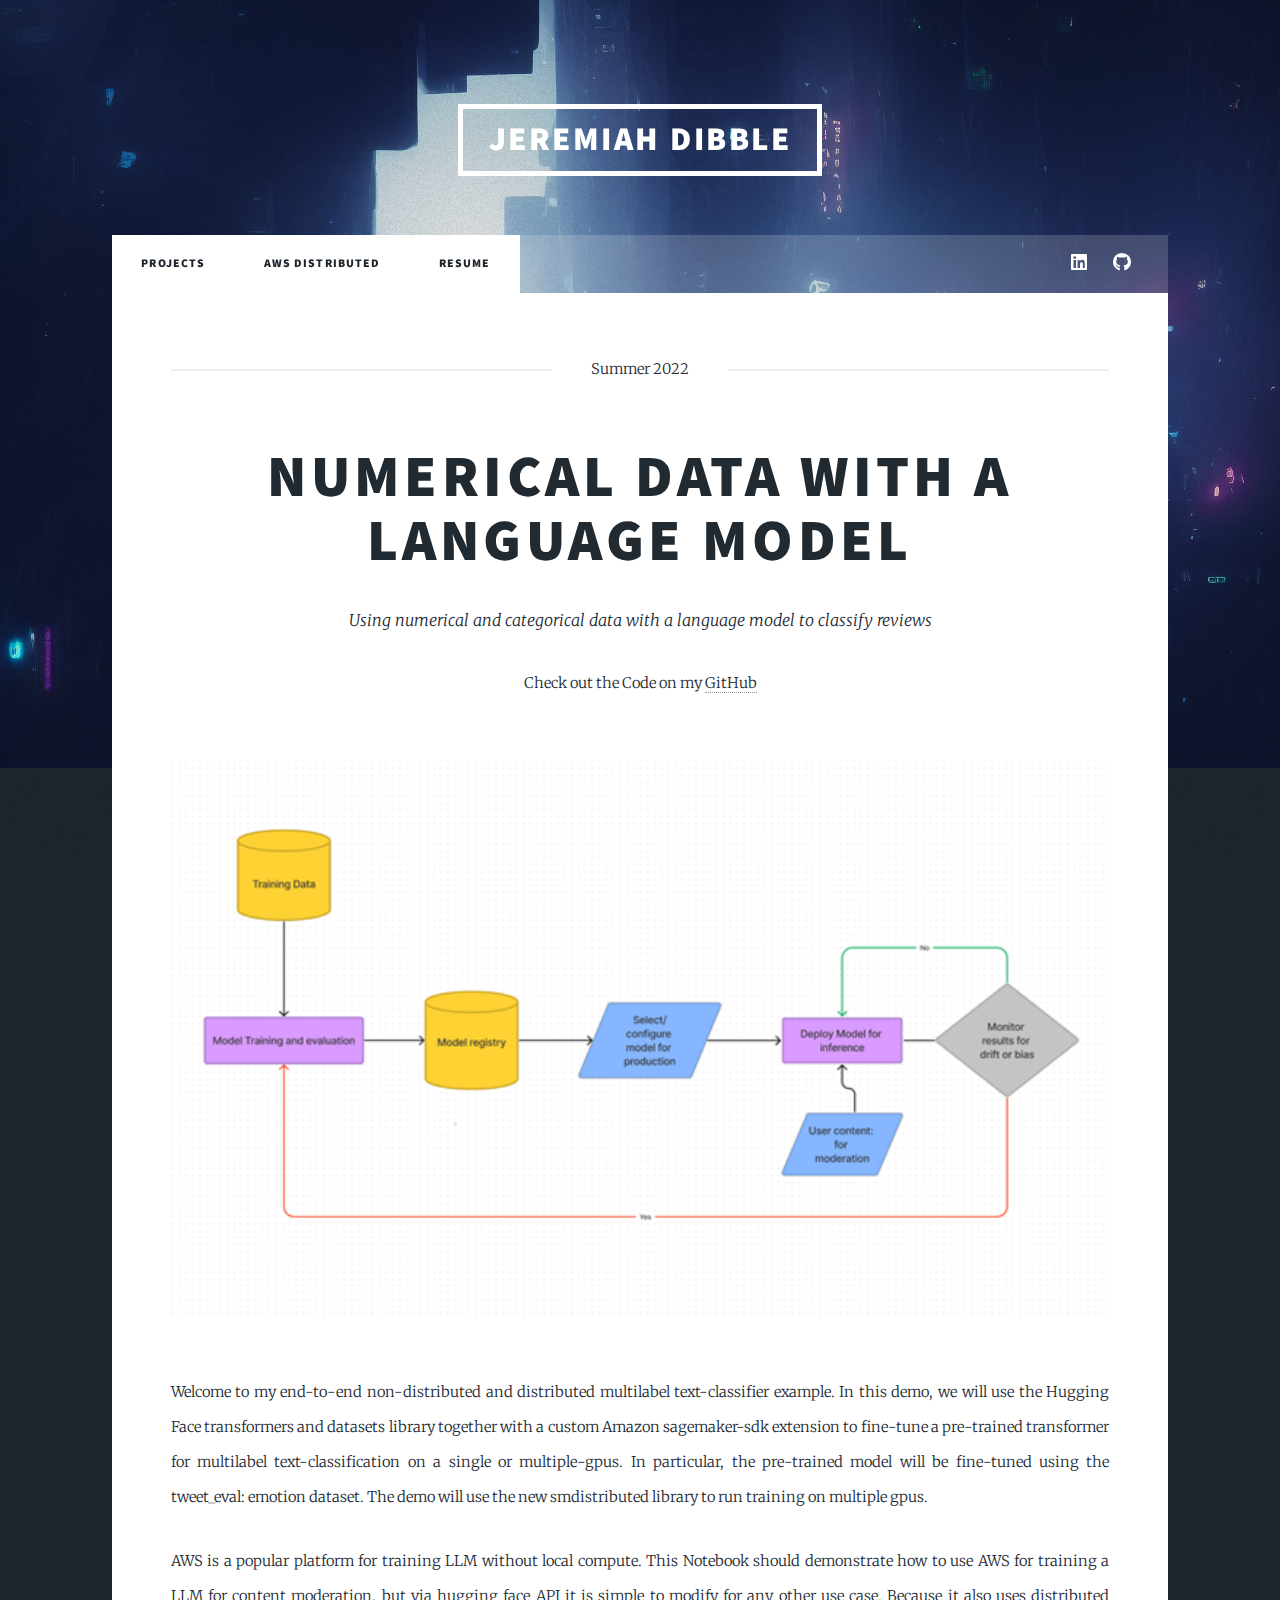
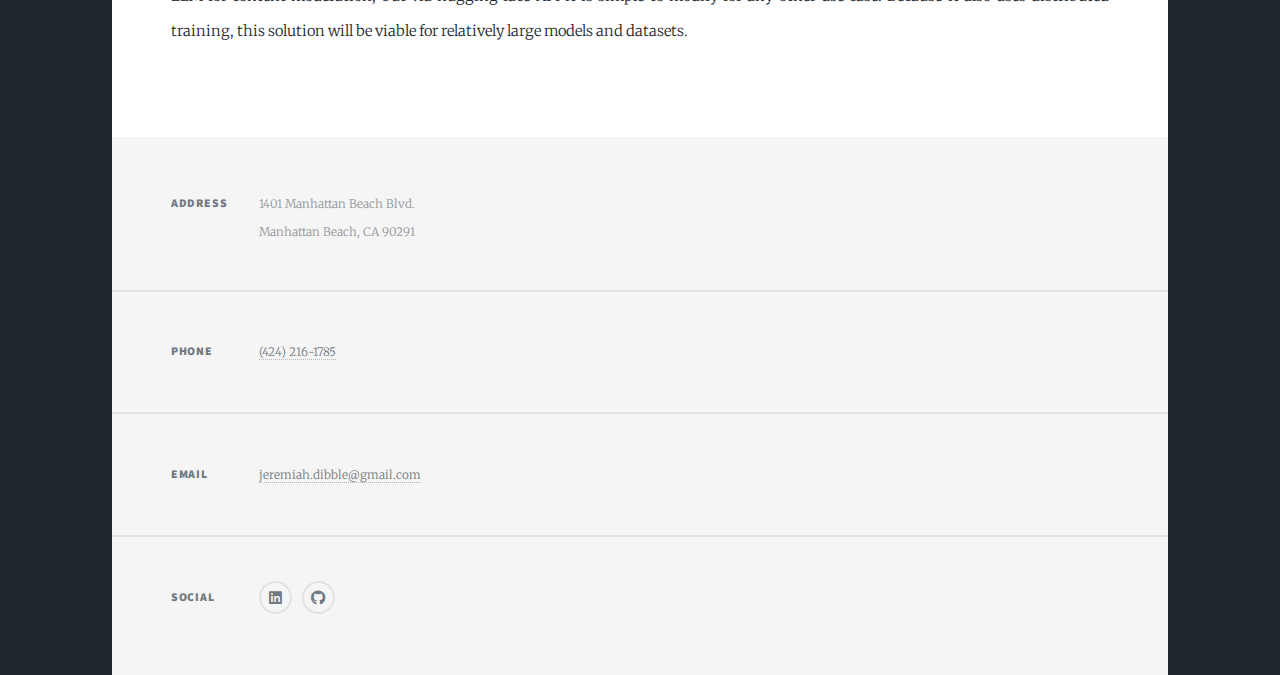
==== AWS.html @ 70d2d4a2 "Added Articles" ====
<!DOCTYPE HTML>
<!--
	Massively by HTML5 UP
	html5up.net | @ajlkn
	Free for personal and commercial use under the CCA 3.0 license (html5up.net/license)
-->
<html>
	<head>
		<title>Distributed AWS Training for Content Moderation - Jeremiah Dibble</title>
		<meta charset="utf-8" />
		<meta name="viewport" content="width=device-width, initial-scale=1, user-scalable=no" />
		<link rel="stylesheet" href="assets/css/main.css" />
		<noscript><link rel="stylesheet" href="assets/css/noscript.css" /></noscript>
	</head>
	<body class="is-preload">

		<!-- Wrapper -->
			<div id="wrapper">
				<!-- Header -->
				<header id="header">
					<a href="index.html" class="logo">Jeremiah Dibble</a>
				</header>

				<!-- Nav -->
				<nav id="nav">
					<ul class="links">
						<li class="active"><a href="index.html">Projects</a></li>
						<li class="active"><a href="AWS.html">AWS Distributed</a></li>
						<li class="active"><a href="Resume.html">Resume</a></li>

					</ul>
					<ul class="icons">
						<li><a href="https://www.linkedin.com/in/jeremiah-dibble/" class="icon brands fa-linkedin"><span class="label">LinkedIn</span></a></li>
						<li><a href="https://github.com/jeremiah-dibble" class="icon brands fa-github"><span class="label">GitHub</span></a></li>
					</ul>
				</nav>

				<!-- Main -->
					<div id="main">

						<!-- Post -->
							<section class="post">
								<header class="major">
									<span class="date">Summer 2022</span>
									<h1>Numerical Data with a language model</h1>
									<p>Using numerical and categorical data with a language model to classify reviews
									</p>
									Check out the Code on my
									<a href="https://github.com/jeremiah-dibble/Distributed-AWS-Training">
										GitHub </a>

								</header>
								<div class="image main"><img src="images/MLOps-Workflow.png" alt="" /></div>
								<p>Welcome to my end-to-end non-distributed and distributed multilabel text-classifier example.
									In this demo, we will use the Hugging Face transformers and datasets library together with a custom 
									Amazon sagemaker-sdk extension to fine-tune a pre-trained transformer for multilabel text-classification 
									on a single or multiple-gpus. 
									In particular, the pre-trained model will be fine-tuned using the tweet_eval: emotion dataset. 
									The demo will use the new smdistributed library to run training on multiple gpus. </p>
								<p> AWS is a popular platform for training LLM without local compute. This Notebook should demonstrate how to use AWS
									for training a LLM for content moderation, but via hugging face API it is simple to modify for any other use case.
									Because it also uses distributed training, this solution will be viable for relatively large models and datasets.

								</p>
							</section>

					</div>

 

				<!-- Footer -->
				<footer id="footer">

					<section class="split contact">
						<section class="alt">
							<h3>Address</h3>
							<p>1401 Manhattan Beach Blvd.<br />
							Manhattan Beach, CA 90291</p>
						</section>
						<section>
							<h3>Phone</h3>
							<p><a href="#">(424) 216-1785</a></p>
						</section>
						<section>
							<h3>Email</h3>
							<p><a href="#">jeremiah.dibble@gmail.com</a></p>
						</section>
						<section>
							<h3>Social</h3>
							<ul class="icons alt">
								<li><a href="https://www.linkedin.com/in/jeremiah-dibble/" class="icon brands fa-linkedin"><span class="label">LinkedIn</span></a></li>
								<li><a href="https://github.com/jeremiah-dibble" class="icon brands fa-github"><span class="label">GitHub</span></a></li>
							</ul>
						</section>
					</section>
				</footer>

			</div>

		<!-- Scripts -->
			<script src="assets/js/jquery.min.js"></script>
			<script src="assets/js/jquery.scrollex.min.js"></script>
			<script src="assets/js/jquery.scrolly.min.js"></script>
			<script src="assets/js/browser.min.js"></script>
			<script src="assets/js/breakpoints.min.js"></script>
			<script src="assets/js/util.js"></script>
			<script src="assets/js/main.js"></script>

	</body>
</html>
---- assets/css/main.css ----
@import url(fontawesome-all.min.css);
@import url("https://fonts.googleapis.com/css?family=Merriweather:300,700,300italic,700italic|Source+Sans+Pro:900");

/*
	Massively by HTML5 UP
	html5up.net | @ajlkn
	Free for personal and commercial use under the CCA 3.0 license (html5up.net/license)
*/

html, body, div, span, applet, object,
iframe, h1, h2, h3, h4, h5, h6, p, blockquote,
pre, a, abbr, acronym, address, big, cite,
code, del, dfn, em, img, ins, kbd, q, s, samp,
small, strike, strong, sub, sup, tt, var, b,
u, i, center, dl, dt, dd, ol, ul, li, fieldset,
form, label, legend, table, caption, tbody,
tfoot, thead, tr, th, td, article, aside,
canvas, details, embed, figure, figcaption,
footer, header, hgroup, menu, nav, output, ruby,
section, summary, time, mark, audio, video {
	margin: 0;
	padding: 0;
	border: 0;
	font-size: 100%;
	font: inherit;
	vertical-align: baseline;}

article, aside, details, figcaption, figure,
footer, header, hgroup, menu, nav, section {
	display: block;}

body {
	line-height: 1;
}

ol, ul {
	list-style: none;
}

blockquote, q {
	quotes: none;
}

	blockquote:before, blockquote:after, q:before, q:after {
		content: '';
		content: none;
	}

table {
	border-collapse: collapse;
	border-spacing: 0;
}

body {
	-webkit-text-size-adjust: none;
}

mark {
	background-color: transparent;
	color: inherit;
}

input::-moz-focus-inner {
	border: 0;
	padding: 0;
}

input, select, textarea {
	-moz-appearance: none;
	-webkit-appearance: none;
	-ms-appearance: none;
	appearance: none;
}

/* Basic */

	@-ms-viewport {
		width: device-width;
	}

	body {
		-ms-overflow-style: scrollbar;
	}

	@media screen and (max-width: 480px) {

		html, body {
			min-width: 320px;
		}

	}

	html {
		box-sizing: border-box;
	}

	*, *:before, *:after {
		box-sizing: inherit;
	}

	body {
		background-color: #1e252d;
	}

		body.is-preload *, body.is-preload *:before, body.is-preload *:after {
			-moz-animation: none !important;
			-webkit-animation: none !important;
			-ms-animation: none !important;
			animation: none !important;
			-moz-transition: none !important;
			-webkit-transition: none !important;
			-ms-transition: none !important;
			transition: none !important;
		}

/* Type */

	html {
		font-size: 16pt;
	}

		@media screen and (max-width: 1680px) {

			html {
				font-size: 12pt;
			}

		}

		@media screen and (max-width: 1280px) {

			html {
				font-size: 11pt;
			}

		}

		@media screen and (max-width: 360px) {

			html {
				font-size: 10pt;
			}

		}

	body {
		color: #212931;
	}

	body, input, select, textarea {
		font-family: "Merriweather", Georgia, serif;
		font-weight: 300;
		font-size: 1rem;
		line-height: 2.375;
	}

	a {
		-moz-transition: color 0.2s ease-in-out, background-color 0.2s ease-in-out, border-color 0.2s ease-in-out, box-shadow 0.2s ease-in-out;
		-webkit-transition: color 0.2s ease-in-out, background-color 0.2s ease-in-out, border-color 0.2s ease-in-out, box-shadow 0.2s ease-in-out;
		-ms-transition: color 0.2s ease-in-out, background-color 0.2s ease-in-out, border-color 0.2s ease-in-out, box-shadow 0.2s ease-in-out;
		transition: color 0.2s ease-in-out, background-color 0.2s ease-in-out, border-color 0.2s ease-in-out, box-shadow 0.2s ease-in-out;
		border-bottom: dotted 1px;
		text-decoration: none;
	}

		a:hover {
			border-bottom-color: transparent;
		}

	strong, b {
		font-weight: 600;
	}

	em, i {
		font-style: italic;
	}

	p {
		text-align: justify;
		margin: 0 0 2rem 0;
	}

	h1, h2, h3, h4, h5, h6 {
		font-family: "Source Sans Pro", Helvetica, sans-serif;
		font-weight: 900;
		line-height: 1.5;
		letter-spacing: 0.075em;
		text-transform: uppercase;
		margin: 0 0 1rem 0;
	}

		h1 a, h2 a, h3 a, h4 a, h5 a, h6 a {
			border-bottom: 0;
			color: inherit;
			text-decoration: none;
		}

	h1 {
		font-size: 4rem;
		line-height: 1.1;
		margin: 0 0 2rem 0;
	}

	h2 {
		font-size: 1.75rem;
		line-height: 1.3;
		margin: 0 0 1.5rem 0;
	}

	h3 {
		font-size: 1.25rem;
		margin: 0 0 1.5rem 0;
	}

	h4 {
		font-size: 1rem;
	}

	h5 {
		font-size: 0.9rem;
	}

	h6 {
		font-size: 0.8rem;
	}

	sub {
		font-size: 0.8rem;
		position: relative;
		top: 0.5rem;
	}

	sup {
		font-size: 0.8rem;
		position: relative;
		top: -0.5rem;
	}

	blockquote {
		border-left: solid 4px;
		font-style: italic;
		margin: 0 0 2rem 0;
		padding: 0.5rem 0 0.5rem 2rem;
	}

	code {
		border: solid 2px;
		font-family: "Courier New", monospace;
		font-size: 0.9rem;
		margin: 0 0.25rem;
		padding: 0.25rem 0.65rem;
	}

	pre {
		-webkit-overflow-scrolling: touch;
		font-family: "Courier New", monospace;
		font-size: 0.9rem;
		margin: 0 0 2rem 0;
	}

		pre code {
			display: block;
			line-height: 1.75;
			padding: 1rem 1.5rem;
			overflow-x: auto;
		}

	hr {
		border: 0;
		border-bottom: solid 2px;
		margin: 3rem 0;
	}

		hr.major {
			margin: 5rem 0;
		}

	.align-left {
		text-align: left;
	}

	.align-center {
		text-align: center;
	}

	.align-right {
		text-align: right;
	}

	input, select, textarea {
		color: #212931;
	}

	a {
		color: #212931;
		border-bottom-color: rgba(33, 41, 49, 0.5);
	}

		a:hover {
			border-bottom-color: transparent;
			color: #18bfef !important;
		}

	strong, b {
		color: #212931;
	}

	h1, h2, h3, h4, h5, h6 {
		color: #212931;
	}

	blockquote {
		border-left-color: #eeeeee;
	}

	code {
		background: rgba(220, 220, 220, 0.25);
		border-color: #eeeeee;
	}

	hr {
		border-bottom-color: #eeeeee;
	}

/* Row */

	.row {
		display: flex;
		flex-wrap: wrap;
		box-sizing: border-box;
		align-items: stretch;
	}

		.row > * {
			box-sizing: border-box;
		}

		.row.gtr-uniform > * > :last-child {
			margin-bottom: 0;
		}

		.row.aln-left {
			justify-content: flex-start;
		}

		.row.aln-center {
			justify-content: center;
		}

		.row.aln-right {
			justify-content: flex-end;
		}

		.row.aln-top {
			align-items: flex-start;
		}

		.row.aln-middle {
			align-items: center;
		}

		.row.aln-bottom {
			align-items: flex-end;
		}

		.row > .imp {
			order: -1;
		}

		.row > .col-1 {
			width: 8.33333%;
		}

		.row > .off-1 {
			margin-left: 8.33333%;
		}

		.row > .col-2 {
			width: 16.66667%;
		}

		.row > .off-2 {
			margin-left: 16.66667%;
		}

		.row > .col-3 {
			width: 25%;
		}

		.row > .off-3 {
			margin-left: 25%;
		}

		.row > .col-4 {
			width: 33.33333%;
		}

		.row > .off-4 {
			margin-left: 33.33333%;
		}

		.row > .col-5 {
			width: 41.66667%;
		}

		.row > .off-5 {
			margin-left: 41.66667%;
		}

		.row > .col-6 {
			width: 50%;
		}

		.row > .off-6 {
			margin-left: 50%;
		}

		.row > .col-7 {
			width: 58.33333%;
		}

		.row > .off-7 {
			margin-left: 58.33333%;
		}

		.row > .col-8 {
			width: 66.66667%;
		}

		.row > .off-8 {
			margin-left: 66.66667%;
		}

		.row > .col-9 {
			width: 75%;
		}

		.row > .off-9 {
			margin-left: 75%;
		}

		.row > .col-10 {
			width: 83.33333%;
		}

		.row > .off-10 {
			margin-left: 83.33333%;
		}

		.row > .col-11 {
			width: 91.66667%;
		}

		.row > .off-11 {
			margin-left: 91.66667%;
		}

		.row > .col-12 {
			width: 100%;
		}

		.row > .off-12 {
			margin-left: 100%;
		}

		.row.gtr-0 {
			margin-top: 0;
			margin-left: 0rem;
		}

			.row.gtr-0 > * {
				padding: 0 0 0 0rem;
			}

			.row.gtr-0.gtr-uniform {
				margin-top: 0rem;
			}

				.row.gtr-0.gtr-uniform > * {
					padding-top: 0rem;
				}

		.row.gtr-25 {
			margin-top: 0;
			margin-left: -0.375rem;
		}

			.row.gtr-25 > * {
				padding: 0 0 0 0.375rem;
			}

			.row.gtr-25.gtr-uniform {
				margin-top: -0.375rem;
			}

				.row.gtr-25.gtr-uniform > * {
					padding-top: 0.375rem;
				}

		.row.gtr-50 {
			margin-top: 0;
			margin-left: -0.75rem;
		}

			.row.gtr-50 > * {
				padding: 0 0 0 0.75rem;
			}

			.row.gtr-50.gtr-uniform {
				margin-top: -0.75rem;
			}

				.row.gtr-50.gtr-uniform > * {
					padding-top: 0.75rem;
				}

		.row {
			margin-top: 0;
			margin-left: -1.5rem;
		}

			.row > * {
				padding: 0 0 0 1.5rem;
			}

			.row.gtr-uniform {
				margin-top: -1.5rem;
			}

				.row.gtr-uniform > * {
					padding-top: 1.5rem;
				}

		.row.gtr-150 {
			margin-top: 0;
			margin-left: -2.25rem;
		}

			.row.gtr-150 > * {
				padding: 0 0 0 2.25rem;
			}

			.row.gtr-150.gtr-uniform {
				margin-top: -2.25rem;
			}

				.row.gtr-150.gtr-uniform > * {
					padding-top: 2.25rem;
				}

		.row.gtr-200 {
			margin-top: 0;
			margin-left: -3rem;
		}

			.row.gtr-200 > * {
				padding: 0 0 0 3rem;
			}

			.row.gtr-200.gtr-uniform {
				margin-top: -3rem;
			}

				.row.gtr-200.gtr-uniform > * {
					padding-top: 3rem;
				}

		@media screen and (max-width: 1680px) {

			.row {
				display: flex;
				flex-wrap: wrap;
				box-sizing: border-box;
				align-items: stretch;
			}

				.row > * {
					box-sizing: border-box;
				}

				.row.gtr-uniform > * > :last-child {
					margin-bottom: 0;
				}

				.row.aln-left {
					justify-content: flex-start;
				}

				.row.aln-center {
					justify-content: center;
				}

				.row.aln-right {
					justify-content: flex-end;
				}

				.row.aln-top {
					align-items: flex-start;
				}

				.row.aln-middle {
					align-items: center;
				}

				.row.aln-bottom {
					align-items: flex-end;
				}

				.row > .imp-xlarge {
					order: -1;
				}

				.row > .col-1-xlarge {
					width: 8.33333%;
				}

				.row > .off-1-xlarge {
					margin-left: 8.33333%;
				}

				.row > .col-2-xlarge {
					width: 16.66667%;
				}

				.row > .off-2-xlarge {
					margin-left: 16.66667%;
				}

				.row > .col-3-xlarge {
					width: 25%;
				}

				.row > .off-3-xlarge {
					margin-left: 25%;
				}

				.row > .col-4-xlarge {
					width: 33.33333%;
				}

				.row > .off-4-xlarge {
					margin-left: 33.33333%;
				}

				.row > .col-5-xlarge {
					width: 41.66667%;
				}

				.row > .off-5-xlarge {
					margin-left: 41.66667%;
				}

				.row > .col-6-xlarge {
					width: 50%;
				}

				.row > .off-6-xlarge {
					margin-left: 50%;
				}

				.row > .col-7-xlarge {
					width: 58.33333%;
				}

				.row > .off-7-xlarge {
					margin-left: 58.33333%;
				}

				.row > .col-8-xlarge {
					width: 66.66667%;
				}

				.row > .off-8-xlarge {
					margin-left: 66.66667%;
				}

				.row > .col-9-xlarge {
					width: 75%;
				}

				.row > .off-9-xlarge {
					margin-left: 75%;
				}

				.row > .col-10-xlarge {
					width: 83.33333%;
				}

				.row > .off-10-xlarge {
					margin-left: 83.33333%;
				}

				.row > .col-11-xlarge {
					width: 91.66667%;
				}

				.row > .off-11-xlarge {
					margin-left: 91.66667%;
				}

				.row > .col-12-xlarge {
					width: 100%;
				}

				.row > .off-12-xlarge {
					margin-left: 100%;
				}

				.row.gtr-0 {
					margin-top: 0;
					margin-left: 0rem;
				}

					.row.gtr-0 > * {
						padding: 0 0 0 0rem;
					}

					.row.gtr-0.gtr-uniform {
						margin-top: 0rem;
					}

						.row.gtr-0.gtr-uniform > * {
							padding-top: 0rem;
						}

				.row.gtr-25 {
					margin-top: 0;
					margin-left: -0.375rem;
				}

					.row.gtr-25 > * {
						padding: 0 0 0 0.375rem;
					}

					.row.gtr-25.gtr-uniform {
						margin-top: -0.375rem;
					}

						.row.gtr-25.gtr-uniform > * {
							padding-top: 0.375rem;
						}

				.row.gtr-50 {
					margin-top: 0;
					margin-left: -0.75rem;
				}

					.row.gtr-50 > * {
						padding: 0 0 0 0.75rem;
					}

					.row.gtr-50.gtr-uniform {
						margin-top: -0.75rem;
					}

						.row.gtr-50.gtr-uniform > * {
							padding-top: 0.75rem;
						}

				.row {
					margin-top: 0;
					margin-left: -1.5rem;
				}

					.row > * {
						padding: 0 0 0 1.5rem;
					}

					.row.gtr-uniform {
						margin-top: -1.5rem;
					}

						.row.gtr-uniform > * {
							padding-top: 1.5rem;
						}

				.row.gtr-150 {
					margin-top: 0;
					margin-left: -2.25rem;
				}

					.row.gtr-150 > * {
						padding: 0 0 0 2.25rem;
					}

					.row.gtr-150.gtr-uniform {
						margin-top: -2.25rem;
					}

						.row.gtr-150.gtr-uniform > * {
							padding-top: 2.25rem;
						}

				.row.gtr-200 {
					margin-top: 0;
					margin-left: -3rem;
				}

					.row.gtr-200 > * {
						padding: 0 0 0 3rem;
					}

					.row.gtr-200.gtr-uniform {
						margin-top: -3rem;
					}

						.row.gtr-200.gtr-uniform > * {
							padding-top: 3rem;
						}

		}

		@media screen and (max-width: 1280px) {

			.row {
				display: flex;
				flex-wrap: wrap;
				box-sizing: border-box;
				align-items: stretch;
			}

				.row > * {
					box-sizing: border-box;
				}

				.row.gtr-uniform > * > :last-child {
					margin-bottom: 0;
				}

				.row.aln-left {
					justify-content: flex-start;
				}

				.row.aln-center {
					justify-content: center;
				}

				.row.aln-right {
					justify-content: flex-end;
				}

				.row.aln-top {
					align-items: flex-start;
				}

				.row.aln-middle {
					align-items: center;
				}

				.row.aln-bottom {
					align-items: flex-end;
				}

				.row > .imp-large {
					order: -1;
				}

				.row > .col-1-large {
					width: 8.33333%;
				}

				.row > .off-1-large {
					margin-left: 8.33333%;
				}

				.row > .col-2-large {
					width: 16.66667%;
				}

				.row > .off-2-large {
					margin-left: 16.66667%;
				}

				.row > .col-3-large {
					width: 25%;
				}

				.row > .off-3-large {
					margin-left: 25%;
				}

				.row > .col-4-large {
					width: 33.33333%;
				}

				.row > .off-4-large {
					margin-left: 33.33333%;
				}

				.row > .col-5-large {
					width: 41.66667%;
				}

				.row > .off-5-large {
					margin-left: 41.66667%;
				}

				.row > .col-6-large {
					width: 50%;
				}

				.row > .off-6-large {
					margin-left: 50%;
				}

				.row > .col-7-large {
					width: 58.33333%;
				}

				.row > .off-7-large {
					margin-left: 58.33333%;
				}

				.row > .col-8-large {
					width: 66.66667%;
				}

				.row > .off-8-large {
					margin-left: 66.66667%;
				}

				.row > .col-9-large {
					width: 75%;
				}

				.row > .off-9-large {
					margin-left: 75%;
				}

				.row > .col-10-large {
					width: 83.33333%;
				}

				.row > .off-10-large {
					margin-left: 83.33333%;
				}

				.row > .col-11-large {
					width: 91.66667%;
				}

				.row > .off-11-large {
					margin-left: 91.66667%;
				}

				.row > .col-12-large {
					width: 100%;
				}

				.row > .off-12-large {
					margin-left: 100%;
				}

				.row.gtr-0 {
					margin-top: 0;
					margin-left: 0rem;
				}

					.row.gtr-0 > * {
						padding: 0 0 0 0rem;
					}

					.row.gtr-0.gtr-uniform {
						margin-top: 0rem;
					}

						.row.gtr-0.gtr-uniform > * {
							padding-top: 0rem;
						}

				.row.gtr-25 {
					margin-top: 0;
					margin-left: -0.375rem;
				}

					.row.gtr-25 > * {
						padding: 0 0 0 0.375rem;
					}

					.row.gtr-25.gtr-uniform {
						margin-top: -0.375rem;
					}

						.row.gtr-25.gtr-uniform > * {
							padding-top: 0.375rem;
						}

				.row.gtr-50 {
					margin-top: 0;
					margin-left: -0.75rem;
				}

					.row.gtr-50 > * {
						padding: 0 0 0 0.75rem;
					}

					.row.gtr-50.gtr-uniform {
						margin-top: -0.75rem;
					}

						.row.gtr-50.gtr-uniform > * {
							padding-top: 0.75rem;
						}

				.row {
					margin-top: 0;
					margin-left: -1.5rem;
				}

					.row > * {
						padding: 0 0 0 1.5rem;
					}

					.row.gtr-uniform {
						margin-top: -1.5rem;
					}

						.row.gtr-uniform > * {
							padding-top: 1.5rem;
						}

				.row.gtr-150 {
					margin-top: 0;
					margin-left: -2.25rem;
				}

					.row.gtr-150 > * {
						padding: 0 0 0 2.25rem;
					}

					.row.gtr-150.gtr-uniform {
						margin-top: -2.25rem;
					}

						.row.gtr-150.gtr-uniform > * {
							padding-top: 2.25rem;
						}

				.row.gtr-200 {
					margin-top: 0;
					margin-left: -3rem;
				}

					.row.gtr-200 > * {
						padding: 0 0 0 3rem;
					}

					.row.gtr-200.gtr-uniform {
						margin-top: -3rem;
					}

						.row.gtr-200.gtr-uniform > * {
							padding-top: 3rem;
						}

		}

		@media screen and (max-width: 980px) {

			.row {
				display: flex;
				flex-wrap: wrap;
				box-sizing: border-box;
				align-items: stretch;
			}

				.row > * {
					box-sizing: border-box;
				}

				.row.gtr-uniform > * > :last-child {
					margin-bottom: 0;
				}

				.row.aln-left {
					justify-content: flex-start;
				}

				.row.aln-center {
					justify-content: center;
				}

				.row.aln-right {
					justify-content: flex-end;
				}

				.row.aln-top {
					align-items: flex-start;
				}

				.row.aln-middle {
					align-items: center;
				}

				.row.aln-bottom {
					align-items: flex-end;
				}

				.row > .imp-medium {
					order: -1;
				}

				.row > .col-1-medium {
					width: 8.33333%;
				}

				.row > .off-1-medium {
					margin-left: 8.33333%;
				}

				.row > .col-2-medium {
					width: 16.66667%;
				}

				.row > .off-2-medium {
					margin-left: 16.66667%;
				}

				.row > .col-3-medium {
					width: 25%;
				}

				.row > .off-3-medium {
					margin-left: 25%;
				}

				.row > .col-4-medium {
					width: 33.33333%;
				}

				.row > .off-4-medium {
					margin-left: 33.33333%;
				}

				.row > .col-5-medium {
					width: 41.66667%;
				}

				.row > .off-5-medium {
					margin-left: 41.66667%;
				}

				.row > .col-6-medium {
					width: 50%;
				}

				.row > .off-6-medium {
					margin-left: 50%;
				}

				.row > .col-7-medium {
					width: 58.33333%;
				}

				.row > .off-7-medium {
					margin-left: 58.33333%;
				}

				.row > .col-8-medium {
					width: 66.66667%;
				}

				.row > .off-8-medium {
					margin-left: 66.66667%;
				}

				.row > .col-9-medium {
					width: 75%;
				}

				.row > .off-9-medium {
					margin-left: 75%;
				}

				.row > .col-10-medium {
					width: 83.33333%;
				}

				.row > .off-10-medium {
					margin-left: 83.33333%;
				}

				.row > .col-11-medium {
					width: 91.66667%;
				}

				.row > .off-11-medium {
					margin-left: 91.66667%;
				}

				.row > .col-12-medium {
					width: 100%;
				}

				.row > .off-12-medium {
					margin-left: 100%;
				}

				.row.gtr-0 {
					margin-top: 0;
					margin-left: 0rem;
				}

					.row.gtr-0 > * {
						padding: 0 0 0 0rem;
					}

					.row.gtr-0.gtr-uniform {
						margin-top: 0rem;
					}

						.row.gtr-0.gtr-uniform > * {
							padding-top: 0rem;
						}

				.row.gtr-25 {
					margin-top: 0;
					margin-left: -0.375rem;
				}

					.row.gtr-25 > * {
						padding: 0 0 0 0.375rem;
					}

					.row.gtr-25.gtr-uniform {
						margin-top: -0.375rem;
					}

						.row.gtr-25.gtr-uniform > * {
							padding-top: 0.375rem;
						}

				.row.gtr-50 {
					margin-top: 0;
					margin-left: -0.75rem;
				}

					.row.gtr-50 > * {
						padding: 0 0 0 0.75rem;
					}

					.row.gtr-50.gtr-uniform {
						margin-top: -0.75rem;
					}

						.row.gtr-50.gtr-uniform > * {
							padding-top: 0.75rem;
						}

				.row {
					margin-top: 0;
					margin-left: -1.5rem;
				}

					.row > * {
						padding: 0 0 0 1.5rem;
					}

					.row.gtr-uniform {
						margin-top: -1.5rem;
					}

						.row.gtr-uniform > * {
							padding-top: 1.5rem;
						}

				.row.gtr-150 {
					margin-top: 0;
					margin-left: -2.25rem;
				}

					.row.gtr-150 > * {
						padding: 0 0 0 2.25rem;
					}

					.row.gtr-150.gtr-uniform {
						margin-top: -2.25rem;
					}

						.row.gtr-150.gtr-uniform > * {
							padding-top: 2.25rem;
						}

				.row.gtr-200 {
					margin-top: 0;
					margin-left: -3rem;
				}

					.row.gtr-200 > * {
						padding: 0 0 0 3rem;
					}

					.row.gtr-200.gtr-uniform {
						margin-top: -3rem;
					}

						.row.gtr-200.gtr-uniform > * {
							padding-top: 3rem;
						}

		}

		@media screen and (max-width: 736px) {

			.row {
				display: flex;
				flex-wrap: wrap;
				box-sizing: border-box;
				align-items: stretch;
			}

				.row > * {
					box-sizing: border-box;
				}

				.row.gtr-uniform > * > :last-child {
					margin-bottom: 0;
				}

				.row.aln-left {
					justify-content: flex-start;
				}

				.row.aln-center {
					justify-content: center;
				}

				.row.aln-right {
					justify-content: flex-end;
				}

				.row.aln-top {
					align-items: flex-start;
				}

				.row.aln-middle {
					align-items: center;
				}

				.row.aln-bottom {
					align-items: flex-end;
				}

				.row > .imp-small {
					order: -1;
				}

				.row > .col-1-small {
					width: 8.33333%;
				}

				.row > .off-1-small {
					margin-left: 8.33333%;
				}

				.row > .col-2-small {
					width: 16.66667%;
				}

				.row > .off-2-small {
					margin-left: 16.66667%;
				}

				.row > .col-3-small {
					width: 25%;
				}

				.row > .off-3-small {
					margin-left: 25%;
				}

				.row > .col-4-small {
					width: 33.33333%;
				}

				.row > .off-4-small {
					margin-left: 33.33333%;
				}

				.row > .col-5-small {
					width: 41.66667%;
				}

				.row > .off-5-small {
					margin-left: 41.66667%;
				}

				.row > .col-6-small {
					width: 50%;
				}

				.row > .off-6-small {
					margin-left: 50%;
				}

				.row > .col-7-small {
					width: 58.33333%;
				}

				.row > .off-7-small {
					margin-left: 58.33333%;
				}

				.row > .col-8-small {
					width: 66.66667%;
				}

				.row > .off-8-small {
					margin-left: 66.66667%;
				}

				.row > .col-9-small {
					width: 75%;
				}

				.row > .off-9-small {
					margin-left: 75%;
				}

				.row > .col-10-small {
					width: 83.33333%;
				}

				.row > .off-10-small {
					margin-left: 83.33333%;
				}

				.row > .col-11-small {
					width: 91.66667%;
				}

				.row > .off-11-small {
					margin-left: 91.66667%;
				}

				.row > .col-12-small {
					width: 100%;
				}

				.row > .off-12-small {
					margin-left: 100%;
				}

				.row.gtr-0 {
					margin-top: 0;
					margin-left: 0rem;
				}

					.row.gtr-0 > * {
						padding: 0 0 0 0rem;
					}

					.row.gtr-0.gtr-uniform {
						margin-top: 0rem;
					}

						.row.gtr-0.gtr-uniform > * {
							padding-top: 0rem;
						}

				.row.gtr-25 {
					margin-top: 0;
					margin-left: -0.375rem;
				}

					.row.gtr-25 > * {
						padding: 0 0 0 0.375rem;
					}

					.row.gtr-25.gtr-uniform {
						margin-top: -0.375rem;
					}

						.row.gtr-25.gtr-uniform > * {
							padding-top: 0.375rem;
						}

				.row.gtr-50 {
					margin-top: 0;
					margin-left: -0.75rem;
				}

					.row.gtr-50 > * {
						padding: 0 0 0 0.75rem;
					}

					.row.gtr-50.gtr-uniform {
						margin-top: -0.75rem;
					}

						.row.gtr-50.gtr-uniform > * {
							padding-top: 0.75rem;
						}

				.row {
					margin-top: 0;
					margin-left: -1.5rem;
				}

					.row > * {
						padding: 0 0 0 1.5rem;
					}

					.row.gtr-uniform {
						margin-top: -1.5rem;
					}

						.row.gtr-uniform > * {
							padding-top: 1.5rem;
						}

				.row.gtr-150 {
					margin-top: 0;
					margin-left: -2.25rem;
				}

					.row.gtr-150 > * {
						padding: 0 0 0 2.25rem;
					}

					.row.gtr-150.gtr-uniform {
						margin-top: -2.25rem;
					}

						.row.gtr-150.gtr-uniform > * {
							padding-top: 2.25rem;
						}

				.row.gtr-200 {
					margin-top: 0;
					margin-left: -3rem;
				}

					.row.gtr-200 > * {
						padding: 0 0 0 3rem;
					}

					.row.gtr-200.gtr-uniform {
						margin-top: -3rem;
					}

						.row.gtr-200.gtr-uniform > * {
							padding-top: 3rem;
						}

		}

		@media screen and (max-width: 480px) {

			.row {
				display: flex;
				flex-wrap: wrap;
				box-sizing: border-box;
				align-items: stretch;
			}

				.row > * {
					box-sizing: border-box;
				}

				.row.gtr-uniform > * > :last-child {
					margin-bottom: 0;
				}

				.row.aln-left {
					justify-content: flex-start;
				}

				.row.aln-center {
					justify-content: center;
				}

				.row.aln-right {
					justify-content: flex-end;
				}

				.row.aln-top {
					align-items: flex-start;
				}

				.row.aln-middle {
					align-items: center;
				}

				.row.aln-bottom {
					align-items: flex-end;
				}

				.row > .imp-xsmall {
					order: -1;
				}

				.row > .col-1-xsmall {
					width: 8.33333%;
				}

				.row > .off-1-xsmall {
					margin-left: 8.33333%;
				}

				.row > .col-2-xsmall {
					width: 16.66667%;
				}

				.row > .off-2-xsmall {
					margin-left: 16.66667%;
				}

				.row > .col-3-xsmall {
					width: 25%;
				}

				.row > .off-3-xsmall {
					margin-left: 25%;
				}

				.row > .col-4-xsmall {
					width: 33.33333%;
				}

				.row > .off-4-xsmall {
					margin-left: 33.33333%;
				}

				.row > .col-5-xsmall {
					width: 41.66667%;
				}

				.row > .off-5-xsmall {
					margin-left: 41.66667%;
				}

				.row > .col-6-xsmall {
					width: 50%;
				}

				.row > .off-6-xsmall {
					margin-left: 50%;
				}

				.row > .col-7-xsmall {
					width: 58.33333%;
				}

				.row > .off-7-xsmall {
					margin-left: 58.33333%;
				}

				.row > .col-8-xsmall {
					width: 66.66667%;
				}

				.row > .off-8-xsmall {
					margin-left: 66.66667%;
				}

				.row > .col-9-xsmall {
					width: 75%;
				}

				.row > .off-9-xsmall {
					margin-left: 75%;
				}

				.row > .col-10-xsmall {
					width: 83.33333%;
				}

				.row > .off-10-xsmall {
					margin-left: 83.33333%;
				}

				.row > .col-11-xsmall {
					width: 91.66667%;
				}

				.row > .off-11-xsmall {
					margin-left: 91.66667%;
				}

				.row > .col-12-xsmall {
					width: 100%;
				}

				.row > .off-12-xsmall {
					margin-left: 100%;
				}

				.row.gtr-0 {
					margin-top: 0;
					margin-left: 0rem;
				}

					.row.gtr-0 > * {
						padding: 0 0 0 0rem;
					}

					.row.gtr-0.gtr-uniform {
						margin-top: 0rem;
					}

						.row.gtr-0.gtr-uniform > * {
							padding-top: 0rem;
						}

				.row.gtr-25 {
					margin-top: 0;
					margin-left: -0.375rem;
				}

					.row.gtr-25 > * {
						padding: 0 0 0 0.375rem;
					}

					.row.gtr-25.gtr-uniform {
						margin-top: -0.375rem;
					}

						.row.gtr-25.gtr-uniform > * {
							padding-top: 0.375rem;
						}

				.row.gtr-50 {
					margin-top: 0;
					margin-left: -0.75rem;
				}

					.row.gtr-50 > * {
						padding: 0 0 0 0.75rem;
					}

					.row.gtr-50.gtr-uniform {
						margin-top: -0.75rem;
					}

						.row.gtr-50.gtr-uniform > * {
							padding-top: 0.75rem;
						}

				.row {
					margin-top: 0;
					margin-left: -1.5rem;
				}

					.row > * {
						padding: 0 0 0 1.5rem;
					}

					.row.gtr-uniform {
						margin-top: -1.5rem;
					}

						.row.gtr-uniform > * {
							padding-top: 1.5rem;
						}

				.row.gtr-150 {
					margin-top: 0;
					margin-left: -2.25rem;
				}

					.row.gtr-150 > * {
						padding: 0 0 0 2.25rem;
					}

					.row.gtr-150.gtr-uniform {
						margin-top: -2.25rem;
					}

						.row.gtr-150.gtr-uniform > * {
							padding-top: 2.25rem;
						}

				.row.gtr-200 {
					margin-top: 0;
					margin-left: -3rem;
				}

					.row.gtr-200 > * {
						padding: 0 0 0 3rem;
					}

					.row.gtr-200.gtr-uniform {
						margin-top: -3rem;
					}

						.row.gtr-200.gtr-uniform > * {
							padding-top: 3rem;
						}

		}

		@media screen and (max-width: 360px) {

			.row {
				display: flex;
				flex-wrap: wrap;
				box-sizing: border-box;
				align-items: stretch;
			}

				.row > * {
					box-sizing: border-box;
				}

				.row.gtr-uniform > * > :last-child {
					margin-bottom: 0;
				}

				.row.aln-left {
					justify-content: flex-start;
				}

				.row.aln-center {
					justify-content: center;
				}

				.row.aln-right {
					justify-content: flex-end;
				}

				.row.aln-top {
					align-items: flex-start;
				}

				.row.aln-middle {
					align-items: center;
				}

				.row.aln-bottom {
					align-items: flex-end;
				}

				.row > .imp-xxsmall {
					order: -1;
				}

				.row > .col-1-xxsmall {
					width: 8.33333%;
				}

				.row > .off-1-xxsmall {
					margin-left: 8.33333%;
				}

				.row > .col-2-xxsmall {
					width: 16.66667%;
				}

				.row > .off-2-xxsmall {
					margin-left: 16.66667%;
				}

				.row > .col-3-xxsmall {
					width: 25%;
				}

				.row > .off-3-xxsmall {
					margin-left: 25%;
				}

				.row > .col-4-xxsmall {
					width: 33.33333%;
				}

				.row > .off-4-xxsmall {
					margin-left: 33.33333%;
				}

				.row > .col-5-xxsmall {
					width: 41.66667%;
				}

				.row > .off-5-xxsmall {
					margin-left: 41.66667%;
				}

				.row > .col-6-xxsmall {
					width: 50%;
				}

				.row > .off-6-xxsmall {
					margin-left: 50%;
				}

				.row > .col-7-xxsmall {
					width: 58.33333%;
				}

				.row > .off-7-xxsmall {
					margin-left: 58.33333%;
				}

				.row > .col-8-xxsmall {
					width: 66.66667%;
				}

				.row > .off-8-xxsmall {
					margin-left: 66.66667%;
				}

				.row > .col-9-xxsmall {
					width: 75%;
				}

				.row > .off-9-xxsmall {
					margin-left: 75%;
				}

				.row > .col-10-xxsmall {
					width: 83.33333%;
				}

				.row > .off-10-xxsmall {
					margin-left: 83.33333%;
				}

				.row > .col-11-xxsmall {
					width: 91.66667%;
				}

				.row > .off-11-xxsmall {
					margin-left: 91.66667%;
				}

				.row > .col-12-xxsmall {
					width: 100%;
				}

				.row > .off-12-xxsmall {
					margin-left: 100%;
				}

				.row.gtr-0 {
					margin-top: 0;
					margin-left: 0rem;
				}

					.row.gtr-0 > * {
						padding: 0 0 0 0rem;
					}

					.row.gtr-0.gtr-uniform {
						margin-top: 0rem;
					}

						.row.gtr-0.gtr-uniform > * {
							padding-top: 0rem;
						}

				.row.gtr-25 {
					margin-top: 0;
					margin-left: -0.375rem;
				}

					.row.gtr-25 > * {
						padding: 0 0 0 0.375rem;
					}

					.row.gtr-25.gtr-uniform {
						margin-top: -0.375rem;
					}

						.row.gtr-25.gtr-uniform > * {
							padding-top: 0.375rem;
						}

				.row.gtr-50 {
					margin-top: 0;
					margin-left: -0.75rem;
				}

					.row.gtr-50 > * {
						padding: 0 0 0 0.75rem;
					}

					.row.gtr-50.gtr-uniform {
						margin-top: -0.75rem;
					}

						.row.gtr-50.gtr-uniform > * {
							padding-top: 0.75rem;
						}

				.row {
					margin-top: 0;
					margin-left: -1.5rem;
				}

					.row > * {
						padding: 0 0 0 1.5rem;
					}

					.row.gtr-uniform {
						margin-top: -1.5rem;
					}

						.row.gtr-uniform > * {
							padding-top: 1.5rem;
						}

				.row.gtr-150 {
					margin-top: 0;
					margin-left: -2.25rem;
				}

					.row.gtr-150 > * {
						padding: 0 0 0 2.25rem;
					}

					.row.gtr-150.gtr-uniform {
						margin-top: -2.25rem;
					}

						.row.gtr-150.gtr-uniform > * {
							padding-top: 2.25rem;
						}

				.row.gtr-200 {
					margin-top: 0;
					margin-left: -3rem;
				}

					.row.gtr-200 > * {
						padding: 0 0 0 3rem;
					}

					.row.gtr-200.gtr-uniform {
						margin-top: -3rem;
					}

						.row.gtr-200.gtr-uniform > * {
							padding-top: 3rem;
						}

		}

/* Box */

	.box {
		border: solid 2px;
		margin-bottom: 2rem;
		padding: 1.5rem;
	}

		.box > :last-child,
		.box > :last-child > :last-child,
		.box > :last-child > :last-child > :last-child {
			margin-bottom: 0;
		}

		.box.alt {
			border: 0;
			border-radius: 0;
			padding: 0;
		}

	.box {
		border-color: #eeeeee;
	}

/* Button */

	input[type="submit"],
	input[type="reset"],
	input[type="button"],
	button,
	.button {
		-moz-appearance: none;
		-webkit-appearance: none;
		-ms-appearance: none;
		appearance: none;
		-moz-transition: background-color 0.2s ease-in-out, box-shadow 0.2s ease-in-out, color 0.2s ease-in-out;
		-webkit-transition: background-color 0.2s ease-in-out, box-shadow 0.2s ease-in-out, color 0.2s ease-in-out;
		-ms-transition: background-color 0.2s ease-in-out, box-shadow 0.2s ease-in-out, color 0.2s ease-in-out;
		transition: background-color 0.2s ease-in-out, box-shadow 0.2s ease-in-out, color 0.2s ease-in-out;
		border: 0;
		border-radius: 0;
		cursor: pointer;
		display: inline-block;
		font-family: "Source Sans Pro", Helvetica, sans-serif;
		font-size: 0.8rem;
		font-weight: 900;
		letter-spacing: 0.075em;
		height: 3rem;
		line-height: 3rem;
		padding: 0 2rem;
		text-align: center;
		text-decoration: none;
		text-transform: uppercase;
		white-space: nowrap;
	}

		input[type="submit"].icon:before,
		input[type="reset"].icon:before,
		input[type="button"].icon:before,
		button.icon:before,
		.button.icon:before {
			margin-right: 0.5rem;
		}

		input[type="submit"].icon.solo,
		input[type="reset"].icon.solo,
		input[type="button"].icon.solo,
		button.icon.solo,
		.button.icon.solo {
			position: relative;
			width: 4rem;
			height: 4rem;
			line-height: 4rem;
			border-radius: 4rem;
			text-indent: 4rem;
			overflow: hidden;
			padding: 0;
			white-space: nowrap;
		}

			input[type="submit"].icon.solo:before,
			input[type="reset"].icon.solo:before,
			input[type="button"].icon.solo:before,
			button.icon.solo:before,
			.button.icon.solo:before {
				position: absolute;
				display: block;
				top: 0;
				left: 0;
				width: inherit;
				height: inherit;
				line-height: inherit;
				font-size: 1.25rem;
				margin-right: 0;
				text-align: center;
				text-indent: 0;
			}

		input[type="submit"].fit,
		input[type="reset"].fit,
		input[type="button"].fit,
		button.fit,
		.button.fit {
			width: 100%;
		}

		input[type="submit"].small,
		input[type="reset"].small,
		input[type="button"].small,
		button.small,
		.button.small {
			font-size: 0.7rem;
			height: 2.5rem;
			line-height: 2.5rem;
			padding: 0 1.5rem;
		}

		input[type="submit"].large,
		input[type="reset"].large,
		input[type="button"].large,
		button.large,
		.button.large {
			font-size: 0.9rem;
			height: 3.5rem;
			line-height: 3.5rem;
			padding: 0 2.75rem;
		}

		@media screen and (max-width: 980px) {

			input[type="submit"],
			input[type="reset"],
			input[type="button"],
			button,
			.button {
				font-size: 0.9rem;
				height: 3.25rem;
				line-height: 3.25rem;
			}

				input[type="submit"].large,
				input[type="reset"].large,
				input[type="button"].large,
				button.large,
				.button.large {
					font-size: 1rem;
					height: 3.75rem;
					line-height: 3.75rem;
				}

		}

		input[type="submit"].disabled, input[type="submit"]:disabled,
		input[type="reset"].disabled,
		input[type="reset"]:disabled,
		input[type="button"].disabled,
		input[type="button"]:disabled,
		button.disabled,
		button:disabled,
		.button.disabled,
		.button:disabled {
			pointer-events: none;
			opacity: 0.25;
		}

	input[type="submit"],
	input[type="reset"],
	input[type="button"],
	button,
	.button {
		background-color: transparent;
		box-shadow: inset 0 0 0 2px #212931;
		color: #212931 !important;
	}

		input[type="submit"]:hover,
		input[type="reset"]:hover,
		input[type="button"]:hover,
		button:hover,
		.button:hover {
			box-shadow: inset 0 0 0 2px #18bfef;
			color: #18bfef !important;
		}

		input[type="submit"].primary,
		input[type="reset"].primary,
		input[type="button"].primary,
		button.primary,
		.button.primary {
			background-color: #212931;
			box-shadow: none;
			color: #ffffff !important;
		}

			input[type="submit"].primary:hover,
			input[type="reset"].primary:hover,
			input[type="button"].primary:hover,
			button.primary:hover,
			.button.primary:hover {
				background-color: #18bfef;
			}

/* Form */

	form {
		margin: 0 0 2rem 0;
	}

		form > :last-child {
			margin-bottom: 0;
		}

		form > .fields {
			display: -moz-flex;
			display: -webkit-flex;
			display: -ms-flex;
			display: flex;
			-moz-flex-wrap: wrap;
			-webkit-flex-wrap: wrap;
			-ms-flex-wrap: wrap;
			flex-wrap: wrap;
			width: calc(100% + 3rem);
			margin: -1.5rem 0 2rem -1.5rem;
		}

			form > .fields > .field {
				-moz-flex-grow: 0;
				-webkit-flex-grow: 0;
				-ms-flex-grow: 0;
				flex-grow: 0;
				-moz-flex-shrink: 0;
				-webkit-flex-shrink: 0;
				-ms-flex-shrink: 0;
				flex-shrink: 0;
				padding: 1.5rem 0 0 1.5rem;
				width: calc(100% - 1.5rem);
			}

				form > .fields > .field.half {
					width: calc(50% - 0.75rem);
				}

				form > .fields > .field.third {
					width: calc(100%/3 - 0.5rem);
				}

				form > .fields > .field.quarter {
					width: calc(25% - 0.375rem);
				}

		@media screen and (max-width: 480px) {

			form > .fields {
				width: calc(100% + 3rem);
				margin: -1.5rem 0 2rem -1.5rem;
			}

				form > .fields > .field {
					padding: 1.5rem 0 0 1.5rem;
					width: calc(100% - 1.5rem);
				}

					form > .fields > .field.half {
						width: calc(100% - 1.5rem);
					}

					form > .fields > .field.third {
						width: calc(100% - 1.5rem);
					}

					form > .fields > .field.quarter {
						width: calc(100% - 1.5rem);
					}

		}

	label {
		display: block;
		font-family: "Source Sans Pro", Helvetica, sans-serif;
		font-weight: 900;
		line-height: 1.5;
		letter-spacing: 0.075em;
		font-size: 0.8rem;
		text-transform: uppercase;
		margin: 0 0 0.75rem 0;
	}

		@media screen and (max-width: 980px) {

			label {
				font-size: 0.9rem;
			}

		}

	input[type="text"],
	input[type="password"],
	input[type="email"],
	select,
	textarea {
		-moz-appearance: none;
		-webkit-appearance: none;
		-ms-appearance: none;
		appearance: none;
		background: transparent;
		border-radius: 0;
		border: solid 2px;
		color: inherit;
		display: block;
		outline: 0;
		padding: 0 1rem;
		text-decoration: none;
		width: 100%;
	}

		input[type="text"]:invalid,
		input[type="password"]:invalid,
		input[type="email"]:invalid,
		select:invalid,
		textarea:invalid {
			box-shadow: none;
		}

	select {
		background-size: 1.25rem;
		background-repeat: no-repeat;
		background-position: calc(100% - 1rem) center;
		height: 3rem;
		padding-right: 3rem;
		text-overflow: ellipsis;
	}

		select:focus::-ms-value {
			background-color: transparent;
		}

		select::-ms-expand {
			display: none;
		}

	input[type="text"],
	input[type="password"],
	input[type="email"],
	select {
		height: 3rem;
	}

	textarea {
		padding: 0.75rem 1rem;
	}

	input[type="checkbox"],
	input[type="radio"] {
		-moz-appearance: none;
		-webkit-appearance: none;
		-ms-appearance: none;
		appearance: none;
		display: block;
		float: left;
		margin-right: -2rem;
		opacity: 0;
		width: 1rem;
		z-index: -1;
	}

		input[type="checkbox"] + label,
		input[type="radio"] + label {
			text-decoration: none;
			cursor: pointer;
			display: inline-block;
			font-size: 1rem;
			letter-spacing: 0;
			font-family: "Merriweather", Georgia, serif;
			text-transform: none;
			font-weight: 300;
			padding-left: 2.8rem;
			padding-right: 1rem;
			position: relative;
		}

			input[type="checkbox"] + label:before,
			input[type="radio"] + label:before {
				-moz-osx-font-smoothing: grayscale;
				-webkit-font-smoothing: antialiased;
				display: inline-block;
				font-style: normal;
				font-variant: normal;
				text-rendering: auto;
				line-height: 1;
				text-transform: none !important;
				font-family: 'Font Awesome 5 Free';
				font-weight: 900;
			}

			input[type="checkbox"] + label:before,
			input[type="radio"] + label:before {
				border-radius: 0;
				border: solid 2px;
				content: '';
				display: inline-block;
				font-size: 0.8rem;
				height: 1.8rem;
				left: 0;
				line-height: 1.65rem;
				position: absolute;
				text-align: center;
				top: -0.125rem;
				width: 1.8rem;
			}

		input[type="checkbox"]:checked + label:before,
		input[type="radio"]:checked + label:before {
			content: '\f00c';
		}

	input[type="checkbox"] + label:before {
		border-radius: 0;
	}

	input[type="radio"] + label:before {
		border-radius: 100%;
	}

	::-webkit-input-placeholder {
		opacity: 1.0;
	}

	:-moz-placeholder {
		opacity: 1.0;
	}

	::-moz-placeholder {
		opacity: 1.0;
	}

	:-ms-input-placeholder {
		opacity: 1.0;
	}

	label {
		color: #212931;
	}

	input[type="text"],
	input[type="password"],
	input[type="email"],
	select,
	textarea {
		border-color: #eeeeee;
	}

		input[type="text"]:focus,
		input[type="password"]:focus,
		input[type="email"]:focus,
		select:focus,
		textarea:focus {
			border-color: #18bfef;
		}

	select {
		background-image: url("data:image/svg+xml;charset=utf8,%3Csvg xmlns='http://www.w3.org/2000/svg' width='40' height='40' preserveAspectRatio='none' viewBox='0 0 40 40'%3E%3Cpath d='M9.4,12.3l10.4,10.4l10.4-10.4c0.2-0.2,0.5-0.4,0.9-0.4c0.3,0,0.6,0.1,0.9,0.4l3.3,3.3c0.2,0.2,0.4,0.5,0.4,0.9 c0,0.4-0.1,0.6-0.4,0.9L20.7,31.9c-0.2,0.2-0.5,0.4-0.9,0.4c-0.3,0-0.6-0.1-0.9-0.4L4.3,17.3c-0.2-0.2-0.4-0.5-0.4-0.9 c0-0.4,0.1-0.6,0.4-0.9l3.3-3.3c0.2-0.2,0.5-0.4,0.9-0.4S9.1,12.1,9.4,12.3z' fill='%23eeeeee' /%3E%3C/svg%3E");
	}

		select option {
			background-color: #ffffff;
			color: #212931;
		}

	.select-wrapper:before {
		color: #eeeeee;
	}

	input[type="checkbox"] + label,
	input[type="radio"] + label {
		color: #212931;
	}

		input[type="checkbox"] + label:before,
		input[type="radio"] + label:before {
			border-color: #eeeeee;
		}

	input[type="checkbox"]:checked + label:before,
	input[type="radio"]:checked + label:before {
		background-color: #212931;
		border-color: #212931;
		color: #ffffff;
	}

	input[type="checkbox"]:focus + label:before,
	input[type="radio"]:focus + label:before {
		border-color: #18bfef;
	}

	::-webkit-input-placeholder {
		color: #909498 !important;
	}

	:-moz-placeholder {
		color: #909498 !important;
	}

	::-moz-placeholder {
		color: #909498 !important;
	}

	:-ms-input-placeholder {
		color: #909498 !important;
	}

	.formerize-placeholder {
		color: #909498 !important;
	}

/* Icon */

	.icon {
		text-decoration: none;
		border-bottom: none;
		position: relative;
	}

		.icon:before {
			-moz-osx-font-smoothing: grayscale;
			-webkit-font-smoothing: antialiased;
			display: inline-block;
			font-style: normal;
			font-variant: normal;
			text-rendering: auto;
			line-height: 1;
			text-transform: none !important;
			font-family: 'Font Awesome 5 Free';
			font-weight: 400;
		}

		.icon > .label {
			display: none;
		}

		.icon:before {
			line-height: inherit;
		}

		.icon.solid:before {
			font-weight: 900;
		}

		.icon.brands:before {
			font-family: 'Font Awesome 5 Brands';
		}

/* Image */

	.image {
		border: 0;
		display: inline-block;
		position: relative;
	}

		.image img {
			display: block;
		}

		.image.left, .image.right {
			max-width: 40%;
		}

			.image.left img, .image.right img {
				width: 100%;
			}

		.image.left {
			float: left;
			margin: 0 2rem 2rem 0;
			top: 0.75rem;
		}

		.image.right {
			float: right;
			margin: 0 0 2rem 2rem;
			top: 0.75rem;
		}

		.image.fit {
			display: block;
			margin: 2.5rem 0;
			width: 100%;
		}

			.image.fit:first-child {
				margin-top: 0;
			}

			.image.fit img {
				width: 100%;
			}

		.image.main {
			display: block;
			margin: 4rem 0;
			width: 100%;
		}

			.image.main:first-child {
				margin-top: 0;
			}

			.image.main img {
				width: 100%;
			}

		@media screen and (max-width: 736px) {

			.image.fit {
				margin: 2rem 0;
			}

			.image.main {
				margin: 2rem 0;
			}

		}

	a.image {
		overflow: hidden;
	}

		a.image img {
			-moz-transition: -moz-transform 0.2s ease-out;
			-webkit-transition: -webkit-transform 0.2s ease-out;
			-ms-transition: -ms-transform 0.2s ease-out;
			transition: transform 0.2s ease-out;
		}

		a.image:hover img {
			-moz-transform: scale(1.05);
			-webkit-transform: scale(1.05);
			-ms-transform: scale(1.05);
			transform: scale(1.05);
		}

/* Actions */

	ul.actions {
		display: -moz-flex;
		display: -webkit-flex;
		display: -ms-flex;
		display: flex;
		cursor: default;
		list-style: none;
		margin-left: -1rem;
		padding-left: 0;
	}

		ul.actions li {
			padding: 0 0 0 1rem;
			vertical-align: middle;
		}

		ul.actions.special {
			-moz-justify-content: center;
			-webkit-justify-content: center;
			-ms-justify-content: center;
			justify-content: center;
			width: 100%;
			margin-left: 0;
		}

			ul.actions.special li:first-child {
				padding-left: 0;
			}

		ul.actions.stacked {
			-moz-flex-direction: column;
			-webkit-flex-direction: column;
			-ms-flex-direction: column;
			flex-direction: column;
			margin-left: 0;
		}

			ul.actions.stacked li {
				padding: 1.3rem 0 0 0;
			}

				ul.actions.stacked li:first-child {
					padding-top: 0;
				}

		ul.actions.fit {
			width: calc(100% + 1rem);
		}

			ul.actions.fit li {
				-moz-flex-grow: 1;
				-webkit-flex-grow: 1;
				-ms-flex-grow: 1;
				flex-grow: 1;
				-moz-flex-shrink: 1;
				-webkit-flex-shrink: 1;
				-ms-flex-shrink: 1;
				flex-shrink: 1;
				width: 100%;
			}

				ul.actions.fit li > * {
					width: 100%;
				}

			ul.actions.fit.stacked {
				width: 100%;
			}

		@media screen and (max-width: 480px) {

			ul.actions:not(.fixed) {
				-moz-flex-direction: column;
				-webkit-flex-direction: column;
				-ms-flex-direction: column;
				flex-direction: column;
				margin-left: 0;
				width: 100% !important;
			}

				ul.actions:not(.fixed) li {
					-moz-flex-grow: 1;
					-webkit-flex-grow: 1;
					-ms-flex-grow: 1;
					flex-grow: 1;
					-moz-flex-shrink: 1;
					-webkit-flex-shrink: 1;
					-ms-flex-shrink: 1;
					flex-shrink: 1;
					padding: 1rem 0 0 0;
					text-align: center;
					width: 100%;
				}

					ul.actions:not(.fixed) li > * {
						width: 100%;
					}

					ul.actions:not(.fixed) li:first-child {
						padding-top: 0;
					}

					ul.actions:not(.fixed) li input[type="submit"],
					ul.actions:not(.fixed) li input[type="reset"],
					ul.actions:not(.fixed) li input[type="button"],
					ul.actions:not(.fixed) li button,
					ul.actions:not(.fixed) li .button {
						width: 100%;
					}

						ul.actions:not(.fixed) li input[type="submit"].icon:before,
						ul.actions:not(.fixed) li input[type="reset"].icon:before,
						ul.actions:not(.fixed) li input[type="button"].icon:before,
						ul.actions:not(.fixed) li button.icon:before,
						ul.actions:not(.fixed) li .button.icon:before {
							margin-left: -0.5rem;
						}

		}

/* Icons */

	ul.icons {
		cursor: default;
		list-style: none;
		padding-left: 0;
	}

		ul.icons li {
			display: inline-block;
			padding: 0 0.5rem 0 0;
			vertical-align: middle;
		}

			ul.icons li:last-child {
				padding-right: 0;
			}

			ul.icons li .icon:before {
				width: 2.25rem;
				height: 2.25rem;
				line-height: 2.25rem;
				display: inline-block;
				text-align: center;
				border-radius: 100%;
				font-size: 1.25rem;
			}

		ul.icons.alt li .icon:before {
			-moz-transition: color 0.2s ease-in-out, background-color 0.2s ease-in-out, border-color 0.2s ease-in-out, box-shadow 0.2s ease-in-out;
			-webkit-transition: color 0.2s ease-in-out, background-color 0.2s ease-in-out, border-color 0.2s ease-in-out, box-shadow 0.2s ease-in-out;
			-ms-transition: color 0.2s ease-in-out, background-color 0.2s ease-in-out, border-color 0.2s ease-in-out, box-shadow 0.2s ease-in-out;
			transition: color 0.2s ease-in-out, background-color 0.2s ease-in-out, border-color 0.2s ease-in-out, box-shadow 0.2s ease-in-out;
			font-size: 1rem;
		}

/* List */

	ol {
		list-style: decimal;
		margin: 0 0 2rem 0;
		padding-left: 1.25rem;
	}

		ol li {
			padding-left: 0.25rem;
		}

	ul {
		list-style: disc;
		margin: 0 0 2rem 0;
		padding-left: 1rem;
	}

		ul li {
			padding-left: 0.5rem;
		}

		ul.divided {
			list-style: none;
			padding-left: 0;
		}

			ul.divided li {
				border-top: solid 1px;
				padding: 0.5rem 0;
			}

				ul.divided li:first-child {
					border-top: 0;
					padding-top: 0;
				}

	dl {
		margin: 0 0 2rem 0;
	}

		dl dt {
			display: block;
			font-weight: 600;
			margin: 0 0 1rem 0;
		}

		dl dd {
			margin-left: 2rem;
		}

	ul.divided li {
		border-top-color: #eeeeee;
	}

	ul.icons li a.icon:hover:before {
		color: #18bfef;
	}

	ul.icons.alt li .icon:before {
		box-shadow: inset 0 0 0 2px #eeeeee;
	}

	ul.icons.alt li a.icon:hover:before {
		box-shadow: inset 0 0 0 2px #18bfef;
	}

/* Section/Article */

	section.special, article.special {
		text-align: center;
	}

	header {
		cursor: default;
	}

		header > .date {
			display: block;
			font-size: 0.8rem;
			height: 1;
			margin: 0 0 1rem 0;
			position: relative;
		}

		header > p {
			font-style: italic;
		}

		header > h1 + p {
			font-size: 1.1rem;
			margin-top: -0.5rem;
			line-height: 2;
		}

		header > h2 + p {
			font-size: 1rem;
			margin-top: -0.75rem;
		}

		header > h3 + p {
			font-size: 0.9rem;
			margin-top: -0.75rem;
		}

		header > h4 + p {
			font-size: 0.8rem;
			margin-top: -0.75rem;
		}

		header.major {
			margin: 0 0 4rem 0;
			text-align: center;
		}

			header.major > :last-child {
				margin-bottom: 0;
			}

			header.major > p {
				margin-top: 0;
				text-align: center;
			}

			header.major > .date {
				font-size: 1rem;
				margin: 0 0 4rem 0;
			}

				header.major > .date:before, header.major > .date:after {
					content: '';
					display: block;
					position: absolute;
					top: 50%;
					width: calc(50% - 6rem);
					border-top: solid 2px;
				}

				header.major > .date:before {
					left: 0;
				}

				header.major > .date:after {
					right: 0;
				}

		@media screen and (max-width: 980px) {

			header br {
				display: none;
			}

		}

		@media screen and (max-width: 736px) {

			header.major {
				margin: 0 0 2rem 0;
			}

		}

	header.major .date:before, header.major .date:after {
		border-top-color: #eeeeee;
	}

/* Table */

	.table-wrapper {
		-webkit-overflow-scrolling: touch;
		overflow-x: auto;
	}

	table {
		margin: 0 0 2rem 0;
		width: 100%;
	}

		table tbody tr {
			border: solid 1px;
			border-left: 0;
			border-right: 0;
		}

		table td {
			padding: 0.75rem 0.75rem;
		}

		table th {
			font-family: "Source Sans Pro", Helvetica, sans-serif;
			font-size: 0.8rem;
			font-weight: 900;
			letter-spacing: 0.075em;
			line-height: 1.5;
			padding: 0 0.75rem 0.75rem 0.75rem;
			text-align: left;
			text-transform: uppercase;
		}

			@media screen and (max-width: 980px) {

				table th {
					font-size: 0.9rem;
				}

			}

		table thead {
			border-bottom: solid 2px;
		}

		table tfoot {
			border-top: solid 2px;
		}

		table.alt {
			border-collapse: separate;
		}

			table.alt tbody tr td {
				border: solid 1px;
				border-left-width: 0;
				border-top-width: 0;
			}

				table.alt tbody tr td:first-child {
					border-left-width: 1px;
				}

			table.alt tbody tr:first-child td {
				border-top-width: 1px;
			}

			table.alt thead {
				border-bottom: 0;
			}

			table.alt tfoot {
				border-top: 0;
			}

	table tbody tr {
		border-color: #eeeeee;
	}

		table tbody tr:nth-child(2n + 1) {
			background-color: rgba(220, 220, 220, 0.25);
		}

	table th {
		color: #212931;
	}

	table thead {
		border-bottom-color: #eeeeee;
	}

	table tfoot {
		border-top-color: #eeeeee;
	}

	table.alt tbody tr td {
		border-color: #eeeeee;
	}

/* Pagination */

	.pagination {
		display: -moz-inline-flex;
		display: -webkit-inline-flex;
		display: -ms-inline-flex;
		display: inline-flex;
		-moz-user-select: none;
		-webkit-user-select: none;
		-ms-user-select: none;
		user-select: none;
		cursor: default;
		list-style: none;
		margin: 0 0 2rem 2px;
		padding: 0;
	}

		.pagination a, .pagination span {
			-moz-transition: background-color 0.2s ease-in-out, border-color 0.2s ease-in-out, box-shadow 0.2s ease-in-out, color 0.2s ease-in-out;
			-webkit-transition: background-color 0.2s ease-in-out, border-color 0.2s ease-in-out, box-shadow 0.2s ease-in-out, color 0.2s ease-in-out;
			-ms-transition: background-color 0.2s ease-in-out, border-color 0.2s ease-in-out, box-shadow 0.2s ease-in-out, color 0.2s ease-in-out;
			transition: background-color 0.2s ease-in-out, border-color 0.2s ease-in-out, box-shadow 0.2s ease-in-out, color 0.2s ease-in-out;
			border: solid 2px;
			display: inline-block;
			font-family: "Source Sans Pro", Helvetica, sans-serif;
			font-size: 0.8rem;
			font-weight: 900;
			height: 3rem;
			letter-spacing: 0.075em;
			line-height: calc(3rem - 4px);
			margin-left: -2px;
			min-width: 3rem;
			position: relative;
			text-align: center;
			text-decoration: none;
			text-transform: uppercase;
		}

		.pagination .next, .pagination .previous {
			text-decoration: none;
			padding: 0 1.75rem;
		}

			.pagination .next:before, .pagination .previous:before {
				-moz-osx-font-smoothing: grayscale;
				-webkit-font-smoothing: antialiased;
				display: inline-block;
				font-style: normal;
				font-variant: normal;
				text-rendering: auto;
				line-height: 1;
				text-transform: none !important;
				font-family: 'Font Awesome 5 Free';
				font-weight: 900;
			}

			.pagination .next:before, .pagination .previous:before {
				display: inline-block;
				color: inherit !important;
				line-height: inherit;
			}

		.pagination .previous:before {
			content: '\f104';
			margin-right: 0.9375em;
		}

		.pagination .next:before {
			content: '\f105';
			float: right;
			margin-left: 0.9375em;
		}

		@media screen and (max-width: 980px) {

			.pagination a, .pagination span {
				font-size: 0.9rem;
			}

		}

		@media screen and (max-width: 480px) {

			.pagination .page, .pagination .extra {
				display: none;
			}

		}

	.pagination a, .pagination span {
		border-color: #eeeeee;
	}

	.pagination a {
		color: #212931 !important;
	}

		.pagination a:hover {
			color: #18bfef !important;
			border-color: #18bfef;
			z-index: 1;
		}

			.pagination a:hover + a,
			.pagination a:hover + span {
				border-left-color: #18bfef;
			}

		.pagination a.active {
			background-color: #eeeeee;
		}

	.pagination span {
		color: #eeeeee;
	}

/* Wrapper */

	#wrapper {
		-moz-transition: opacity 0.5s ease;
		-webkit-transition: opacity 0.5s ease;
		-ms-transition: opacity 0.5s ease;
		transition: opacity 0.5s ease;
		position: relative;
		z-index: 1;
		overflow: hidden;
	}

		#wrapper > .bg {
			position: absolute;
			top: 0;
			left: 0;
			width: 100%;
			height: 100%;
			background-color: #212931;
			background-image: url("../../images/overlay.png"), linear-gradient(0deg, rgba(0, 0, 0, 0.1), rgba(0, 0, 0, 0.1)), url("../../images/bg.jpg");
			background-size: auto,								auto,														100% auto;
			background-position: center,								center,														top center;
			background-repeat: repeat,								no-repeat,													no-repeat;
			background-attachment: scroll,								scroll,														scroll;
			z-index: -1;
		}

			#wrapper > .bg.fixed {
				position: fixed;
				width: 100vw;
				height: 100vh;
			}

		#wrapper.fade-in:before {
			pointer-events: none;
			-moz-transition: opacity 1s ease-in-out;
			-webkit-transition: opacity 1s ease-in-out;
			-ms-transition: opacity 1s ease-in-out;
			transition: opacity 1s ease-in-out;
			-moz-transition-delay: 0.75s;
			-webkit-transition-delay: 0.75s;
			-ms-transition-delay: 0.75s;
			transition-delay: 0.75s;
			background: #1e252d;
			content: '';
			display: block;
			height: 100%;
			left: 0;
			opacity: 0;
			position: fixed;
			top: 0;
			width: 100%;
		}

		body.is-preload #wrapper.fade-in:before {
			opacity: 1;
		}

		@media screen and (orientation: portrait) {

			#wrapper > .bg {
				background-size: auto,								auto,														auto 175%;
			}

		}

/* Intro */

	#intro {
		color: #ffffff;
		padding: 8rem 4rem 6rem 4rem ;
		-moz-align-items: center;
		-webkit-align-items: center;
		-ms-align-items: center;
		align-items: center;
		display: -moz-flex;
		display: -webkit-flex;
		display: -ms-flex;
		display: flex;
		-moz-flex-direction: column;
		-webkit-flex-direction: column;
		-ms-flex-direction: column;
		flex-direction: column;
		-moz-justify-content: -moz-flex-end;
		-webkit-justify-content: -webkit-flex-end;
		-ms-justify-content: -ms-flex-end;
		justify-content: flex-end;
		-moz-transition: opacity 1s ease, -moz-transform 1s ease;
		-webkit-transition: opacity 1s ease, -webkit-transform 1s ease;
		-ms-transition: opacity 1s ease, -ms-transform 1s ease;
		transition: opacity 1s ease, transform 1s ease;
		position: relative;
		cursor: default;
		text-align: center;
		z-index: 1;
		min-height: 100vh;
	}

		#intro input, #intro select, #intro textarea {
			color: #ffffff;
		}

		#intro a {
			color: #ffffff;
			border-bottom-color: rgba(255, 255, 255, 0.5);
		}

			#intro a:hover {
				border-bottom-color: transparent;
				color: #18bfef !important;
			}

		#intro strong, #intro b {
			color: #ffffff;
		}

		#intro h1, #intro h2, #intro h3, #intro h4, #intro h5, #intro h6 {
			color: #ffffff;
		}

		#intro blockquote {
			border-left-color: #ffffff;
		}

		#intro code {
			background: rgba(255, 255, 255, 0.075);
			border-color: #ffffff;
		}

		#intro hr {
			border-bottom-color: #ffffff;
		}

		#intro input[type="submit"],
		#intro input[type="reset"],
		#intro input[type="button"],
		#intro button,
		#intro .button {
			background-color: transparent;
			box-shadow: inset 0 0 0 2px #ffffff;
			color: #ffffff !important;
		}

			#intro input[type="submit"]:hover,
			#intro input[type="reset"]:hover,
			#intro input[type="button"]:hover,
			#intro button:hover,
			#intro .button:hover {
				box-shadow: inset 0 0 0 2px #18bfef;
				color: #18bfef !important;
			}

			#intro input[type="submit"].primary,
			#intro input[type="reset"].primary,
			#intro input[type="button"].primary,
			#intro button.primary,
			#intro .button.primary {
				background-color: #ffffff;
				box-shadow: none;
				color: #1e252d !important;
			}

				#intro input[type="submit"].primary:hover,
				#intro input[type="reset"].primary:hover,
				#intro input[type="button"].primary:hover,
				#intro button.primary:hover,
				#intro .button.primary:hover {
					background-color: #18bfef;
				}

		#intro h1 {
			font-size: 5rem;
			line-height: 1;
		}

		#intro p {
			font-size: 1.25rem;
			font-style: italic;
			margin-top: -0.25rem;
			text-align: center;
		}

		#intro + #header {
			margin-top: -20rem;
		}

			#intro + #header .logo {
				-moz-transform: translateY(2rem);
				-webkit-transform: translateY(2rem);
				-ms-transform: translateY(2rem);
				transform: translateY(2rem);
				opacity: 0;
				visibility: hidden;
			}

		#intro.hidden {
			pointer-events: none;
			-moz-transform: translateY(2rem);
			-webkit-transform: translateY(2rem);
			-ms-transform: translateY(2rem);
			transform: translateY(2rem);
			-moz-transition: opacity 0.5s ease, -moz-transform 0.5s ease, visibility 0.5s;
			-webkit-transition: opacity 0.5s ease, -webkit-transform 0.5s ease, visibility 0.5s;
			-ms-transition: opacity 0.5s ease, -ms-transform 0.5s ease, visibility 0.5s;
			transition: opacity 0.5s ease, transform 0.5s ease, visibility 0.5s;
			opacity: 0;
			visibility: hidden;
		}

			#intro.hidden + #header .logo {
				-moz-transform: translateY(0);
				-webkit-transform: translateY(0);
				-ms-transform: translateY(0);
				transform: translateY(0);
				opacity: 1;
				visibility: visible;
			}

		body.is-preload #intro {
			-moz-transform: translateY(2rem);
			-webkit-transform: translateY(2rem);
			-ms-transform: translateY(2rem);
			transform: translateY(2rem);
			opacity: 0;
		}

			body.is-preload #intro:not(.hidden) + #header + #nav {
				-moz-transform: translateY(4rem);
				-webkit-transform: translateY(4rem);
				-ms-transform: translateY(4rem);
				transform: translateY(4rem);
				opacity: 0;
			}

		@media screen and (max-width: 980px) {

			#intro {
				padding: 4rem 4rem 2rem 4rem ;
				min-height: 90vh;
			}

				#intro p br {
					display: none;
				}

				#intro + #header {
					margin-top: -14rem;
				}

		}

		@media screen and (max-width: 736px) {

			#intro {
				padding: 3rem 2rem 1rem 2rem ;
				min-height: 80vh;
			}

				#intro h1 {
					font-size: 3.25rem;
					line-height: 1.1;
					margin-bottom: 1rem;
				}

				#intro p {
					font-size: 1rem;
					margin-top: 0rem;
				}

				#intro .actions {
					display: none;
				}

		}

/* Header */

	#header {
		color: #ffffff;
		-moz-align-items: center;
		-webkit-align-items: center;
		-ms-align-items: center;
		align-items: center;
		display: -moz-flex;
		display: -webkit-flex;
		display: -ms-flex;
		display: flex;
		-moz-flex-direction: column;
		-webkit-flex-direction: column;
		-ms-flex-direction: column;
		flex-direction: column;
		-moz-justify-content: -moz-flex-end;
		-webkit-justify-content: -webkit-flex-end;
		-ms-justify-content: -ms-flex-end;
		justify-content: flex-end;
		pointer-events: none;
		-moz-user-select: none;
		-webkit-user-select: none;
		-ms-user-select: none;
		user-select: none;
		height: 20rem;
		padding-bottom: 8rem;
		position: relative;
		text-align: center;
		z-index: 2;
	}

		#header input, #header select, #header textarea {
			color: #ffffff;
		}

		#header a {
			color: #ffffff;
			border-bottom-color: rgba(255, 255, 255, 0.5);
		}

			#header a:hover {
				border-bottom-color: transparent;
				color: #18bfef !important;
			}

		#header strong, #header b {
			color: #ffffff;
		}

		#header h1, #header h2, #header h3, #header h4, #header h5, #header h6 {
			color: #ffffff;
		}

		#header blockquote {
			border-left-color: #ffffff;
		}

		#header code {
			background: rgba(255, 255, 255, 0.075);
			border-color: #ffffff;
		}

		#header hr {
			border-bottom-color: #ffffff;
		}

		#header .logo {
			-moz-transition: border-color 0.2s ease-in-out, color 0.2s ease-in-out, opacity 0.5s ease, -moz-transform 0.5s ease, visibility 0.5s;
			-webkit-transition: border-color 0.2s ease-in-out, color 0.2s ease-in-out, opacity 0.5s ease, -webkit-transform 0.5s ease, visibility 0.5s;
			-ms-transition: border-color 0.2s ease-in-out, color 0.2s ease-in-out, opacity 0.5s ease, -ms-transform 0.5s ease, visibility 0.5s;
			transition: border-color 0.2s ease-in-out, color 0.2s ease-in-out, opacity 0.5s ease, transform 0.5s ease, visibility 0.5s;
			pointer-events: auto;
			border-style: solid;
			border-color: #ffffff;
			border-width: 5px !important;
			font-family: "Source Sans Pro", Helvetica, sans-serif;
			font-size: 2.25rem;
			font-weight: 900;
			letter-spacing: 0.075em;
			line-height: 1;
			padding: 1rem 1.75rem;
			text-transform: uppercase;
			visibility: visible;
		}

			#header .logo:hover {
				border-color: #18bfef !important;
				color: #18bfef !important;
			}

		@media screen and (max-width: 980px) {

			#header {
				height: 14rem;
				padding-bottom: 4rem;
			}

		}

		@media screen and (max-width: 736px) {

			#header {
				padding-bottom: 3rem;
			}

				#header .logo {
					font-size: 1.75rem;
					border-width: 3px !important;
				}

		}

/* Nav */

	#nav {
		color: #ffffff;
		display: -moz-flex;
		display: -webkit-flex;
		display: -ms-flex;
		display: flex;
		-moz-transition: -moz-transform 1s ease, opacity 1s ease;
		-webkit-transition: -webkit-transform 1s ease, opacity 1s ease;
		-ms-transition: -ms-transform 1s ease, opacity 1s ease;
		transition: transform 1s ease, opacity 1s ease;
		background: rgba(255, 255, 255, 0.175);
		height: 4rem;
		line-height: 4rem;
		margin: -4rem auto 0 auto;
		overflow: hidden;
		padding: 0 2rem 0 0;
		position: relative;
		width: calc(100% - 4rem);
		max-width: 72rem;
		z-index: 2;
	}

		#nav ul.divided li {
			border-top-color: #ffffff;
		}

		#nav ul.icons li a.icon:hover:before {
			color: #18bfef;
		}

		#nav ul.icons.alt li .icon:before {
			box-shadow: inset 0 0 0 2px #ffffff;
		}

		#nav ul.icons.alt li a.icon:hover:before {
			box-shadow: inset 0 0 0 2px #18bfef;
		}

		#nav input, #nav select, #nav textarea {
			color: #ffffff;
		}

		#nav a {
			color: #ffffff;
			border-bottom-color: rgba(255, 255, 255, 0.5);
		}

			#nav a:hover {
				border-bottom-color: transparent;
				color: #18bfef !important;
			}

		#nav strong, #nav b {
			color: #ffffff;
		}

		#nav h1, #nav h2, #nav h3, #nav h4, #nav h5, #nav h6 {
			color: #ffffff;
		}

		#nav blockquote {
			border-left-color: #ffffff;
		}

		#nav code {
			background: rgba(255, 255, 255, 0.075);
			border-color: #ffffff;
		}

		#nav hr {
			border-bottom-color: #ffffff;
		}

		#nav ul.links {
			display: -moz-flex;
			display: -webkit-flex;
			display: -ms-flex;
			display: flex;
			-moz-flex-grow: 1;
			-webkit-flex-grow: 1;
			-ms-flex-grow: 1;
			flex-grow: 1;
			-moz-flex-shrink: 1;
			-webkit-flex-shrink: 1;
			-ms-flex-shrink: 1;
			flex-shrink: 1;
			font-family: "Source Sans Pro", Helvetica, sans-serif;
			font-weight: 900;
			letter-spacing: 0.075em;
			list-style: none;
			margin-bottom: 0;
			padding-left: 0;
			text-transform: uppercase;
		}

			#nav ul.links li {
				display: block;
				padding-left: 0;
			}

				#nav ul.links li a {
					-moz-transition: background-color 0.2s ease-in-out, color 0.2s ease-in-out;
					-webkit-transition: background-color 0.2s ease-in-out, color 0.2s ease-in-out;
					-ms-transition: background-color 0.2s ease-in-out, color 0.2s ease-in-out;
					transition: background-color 0.2s ease-in-out, color 0.2s ease-in-out;
					display: block;
					font-size: 0.8rem;
					outline: none;
					padding: 0 2rem;
				}

					#nav ul.links li a:hover {
						color: inherit !important;
						background-color: rgba(255, 255, 255, 0.1);
					}

				#nav ul.links li.active {
					background-color: #ffffff;
				}

					#nav ul.links li.active a {
						color: #1e252d;
					}

						#nav ul.links li.active a:hover {
							color: #18bfef !important;
						}

		#nav ul.icons {
			-moz-flex-grow: 0;
			-webkit-flex-grow: 0;
			-ms-flex-grow: 0;
			flex-grow: 0;
			-moz-flex-shrink: 0;
			-webkit-flex-shrink: 0;
			-ms-flex-shrink: 0;
			flex-shrink: 0;
			margin-bottom: 0;
		}

		@media screen and (max-width: 980px) {

			#nav {
				display: none;
			}

		}

/* Main */

	#main {
		background-color: #ffffff;
		position: relative;
		margin: 0 auto;
		width: calc(100% - 4rem);
		max-width: 72rem;
		z-index: 2;
	}

		#main > * {
			padding: 4rem 4rem 2rem 4rem ;
			border-top: solid 2px #eeeeee;
			margin: 0;
		}

			#main > *:first-child {
				border-top: 0;
			}

		#main > footer {
			text-align: center;
		}

		#main > .post {
			padding: 8rem 8rem 6rem 8rem ;
		}

			#main > .post header.major > .date {
				margin-top: -2rem;
			}

			#main > .post header.major > h1, #main > .post header.major h2 {
				font-size: 4rem;
				line-height: 1.1;
				margin: 0 0 2rem 0;
			}

			#main > .post.featured {
				text-align: center;
			}

			@media screen and (max-width: 1280px) {

				#main > .post {
					padding: 6rem 4rem 4rem 4rem ;
				}

			}

			@media screen and (max-width: 736px) {

				#main > .post {
					padding: 4rem 2rem 2rem 2rem ;
				}

					#main > .post header.major > .date {
						margin-top: -1rem;
						margin-bottom: 2rem;
					}

					#main > .post header.major > h1, #main > .post header.major h2 {
						font-size: 2.5rem;
						line-height: 1.2;
						margin: 0 0 1.5rem 0;
					}

			}

		#main > .posts {
			display: -moz-flex;
			display: -webkit-flex;
			display: -ms-flex;
			display: flex;
			-moz-flex-wrap: wrap;
			-webkit-flex-wrap: wrap;
			-ms-flex-wrap: wrap;
			flex-wrap: wrap;
			-moz-align-items: -moz-stretch;
			-webkit-align-items: -webkit-stretch;
			-ms-align-items: -ms-stretch;
			align-items: stretch;
			text-align: center;
			width: 100%;
			padding: 0;
		}

			#main > .posts > * {
				-moz-flex-shrink: 1;
				-webkit-flex-shrink: 1;
				-ms-flex-shrink: 1;
				flex-shrink: 1;
				-moz-flex-grow: 0;
				-webkit-flex-grow: 0;
				-ms-flex-grow: 0;
				flex-grow: 0;
			}

			#main > .posts > * {
				width: 50%;
			}

			#main > .posts > * {
				padding: 4rem;
				width: 50%;
			}

			#main > .posts > article {
				border-color: #eeeeee;
				border-left-width: 2px;
				border-style: solid;
				border-top-width: 2px;
				text-align: center;
			}

				#main > .posts > article > :last-child {
					margin-bottom: 0;
				}

				#main > .posts > article:nth-child(2n - 1) {
					border-left-width: 0;
				}

				#main > .posts > article:nth-child(-n + 2) {
					border-top-width: 0;
				}

			@media screen and (max-width: 980px) {

				#main > .posts > * {
					width: 50%;
				}

				#main > .posts > * {
					padding: 2.5rem;
					width: 50%;
				}

			}

			@media screen and (max-width: 736px) {

				#main > .posts > * {
					width: 100%;
				}

				#main > .posts > * {
					padding: 2rem;
					width: 100%;
				}

				#main > .posts > article:nth-child(2n - 1) {
					border-left-width: 2px;
				}

				#main > .posts > article:nth-child(-n + 2) {
					border-top-width: 2px;
				}

				#main > .posts > article:nth-child(n) {
					border-left-width: 0;
				}

				#main > .posts > article:nth-child(-n + 1) {
					border-top-width: 0;
				}

				#main > .posts > article .image {
					max-width: 25rem;
					margin-left: auto;
					margin-right: auto;
				}

			}

		@media screen and (max-width: 736px) {

			#main > * {
				padding: 2rem 2rem 0.1rem 2rem ;
			}

		}

		@media screen and (max-width: 480px) {

			#main {
				width: 100%;
			}

		}

/* Footer */

	#footer {
		color: #717981;
		display: -moz-flex;
		display: -webkit-flex;
		display: -ms-flex;
		display: flex;
		background-color: #f5f5f5;
		color: #909498;
		cursor: default;
		position: relative;
		margin: 0 auto;
		width: calc(100% - 4rem);
		max-width: 72rem;
		z-index: 2;
	}

		#footer input, #footer select, #footer textarea {
			color: #717981;
		}

		#footer a {
			color: #717981;
			border-bottom-color: rgba(113, 121, 129, 0.5);
		}

			#footer a:hover {
				border-bottom-color: transparent;
				color: #18bfef !important;
			}

		#footer strong, #footer b {
			color: #717981;
		}

		#footer h1, #footer h2, #footer h3, #footer h4, #footer h5, #footer h6 {
			color: #717981;
		}

		#footer blockquote {
			border-left-color: #e2e2e2;
		}

		#footer code {
			background: rgba(220, 220, 220, 0.5);
			border-color: #e2e2e2;
		}

		#footer hr {
			border-bottom-color: #e2e2e2;
		}

		#footer .box {
			border-color: #e2e2e2;
		}

		#footer input[type="submit"],
		#footer input[type="reset"],
		#footer input[type="button"],
		#footer button,
		#footer .button {
			background-color: transparent;
			box-shadow: inset 0 0 0 2px #717981;
			color: #717981 !important;
		}

			#footer input[type="submit"]:hover,
			#footer input[type="reset"]:hover,
			#footer input[type="button"]:hover,
			#footer button:hover,
			#footer .button:hover {
				box-shadow: inset 0 0 0 2px #18bfef;
				color: #18bfef !important;
			}

			#footer input[type="submit"].primary,
			#footer input[type="reset"].primary,
			#footer input[type="button"].primary,
			#footer button.primary,
			#footer .button.primary {
				background-color: #717981;
				box-shadow: none;
				color: #f5f5f5 !important;
			}

				#footer input[type="submit"].primary:hover,
				#footer input[type="reset"].primary:hover,
				#footer input[type="button"].primary:hover,
				#footer button.primary:hover,
				#footer .button.primary:hover {
					background-color: #18bfef;
				}

		#footer label {
			color: #717981;
		}

		#footer input[type="text"],
		#footer input[type="password"],
		#footer input[type="email"],
		#footer select,
		#footer textarea {
			border-color: #e2e2e2;
		}

			#footer input[type="text"]:focus,
			#footer input[type="password"]:focus,
			#footer input[type="email"]:focus,
			#footer select:focus,
			#footer textarea:focus {
				border-color: #18bfef;
			}

		#footer select {
			background-image: url("data:image/svg+xml;charset=utf8,%3Csvg xmlns='http://www.w3.org/2000/svg' width='40' height='40' preserveAspectRatio='none' viewBox='0 0 40 40'%3E%3Cpath d='M9.4,12.3l10.4,10.4l10.4-10.4c0.2-0.2,0.5-0.4,0.9-0.4c0.3,0,0.6,0.1,0.9,0.4l3.3,3.3c0.2,0.2,0.4,0.5,0.4,0.9 c0,0.4-0.1,0.6-0.4,0.9L20.7,31.9c-0.2,0.2-0.5,0.4-0.9,0.4c-0.3,0-0.6-0.1-0.9-0.4L4.3,17.3c-0.2-0.2-0.4-0.5-0.4-0.9 c0-0.4,0.1-0.6,0.4-0.9l3.3-3.3c0.2-0.2,0.5-0.4,0.9-0.4S9.1,12.1,9.4,12.3z' fill='%23e2e2e2' /%3E%3C/svg%3E");
		}

			#footer select option {
				background-color: #f5f5f5;
				color: #717981;
			}

		#footer .select-wrapper:before {
			color: #e2e2e2;
		}

		#footer input[type="checkbox"] + label,
		#footer input[type="radio"] + label {
			color: #717981;
		}

			#footer input[type="checkbox"] + label:before,
			#footer input[type="radio"] + label:before {
				border-color: #e2e2e2;
			}

		#footer input[type="checkbox"]:checked + label:before,
		#footer input[type="radio"]:checked + label:before {
			background-color: #717981;
			border-color: #717981;
			color: #f5f5f5;
		}

		#footer input[type="checkbox"]:focus + label:before,
		#footer input[type="radio"]:focus + label:before {
			border-color: #18bfef;
		}

		#footer ::-webkit-input-placeholder {
			color: #b3b7bb !important;
		}

		#footer :-moz-placeholder {
			color: #b3b7bb !important;
		}

		#footer ::-moz-placeholder {
			color: #b3b7bb !important;
		}

		#footer :-ms-input-placeholder {
			color: #b3b7bb !important;
		}

		#footer .formerize-placeholder {
			color: #b3b7bb !important;
		}

		#footer ul.divided li {
			border-top-color: #e2e2e2;
		}

		#footer ul.icons li a.icon:hover:before {
			color: #18bfef;
		}

		#footer ul.icons.alt li .icon:before {
			box-shadow: inset 0 0 0 2px #e2e2e2;
		}

		#footer ul.icons.alt li a.icon:hover:before {
			box-shadow: inset 0 0 0 2px #18bfef;
		}

		#footer header.major .date:before, #footer header.major .date:after {
			border-top-color: #e2e2e2;
		}

		#footer table tbody tr {
			border-color: #e2e2e2;
		}

			#footer table tbody tr:nth-child(2n + 1) {
				background-color: rgba(220, 220, 220, 0.5);
			}

		#footer table th {
			color: #717981;
		}

		#footer table thead {
			border-bottom-color: #e2e2e2;
		}

		#footer table tfoot {
			border-top-color: #e2e2e2;
		}

		#footer table.alt tbody tr td {
			border-color: #e2e2e2;
		}

		#footer .pagination a, #footer .pagination span {
			border-color: #e2e2e2;
		}

		#footer .pagination a {
			color: #717981 !important;
		}

			#footer .pagination a:hover {
				color: #18bfef !important;
				border-color: #18bfef;
				z-index: 1;
			}

				#footer .pagination a:hover + a,
				#footer .pagination a:hover + span {
					border-left-color: #18bfef;
				}

			#footer .pagination a.active {
				background-color: #e2e2e2;
			}

		#footer .pagination span {
			color: #e2e2e2;
		}

		#footer > section {
			-moz-flex-basis: 50%;
			-webkit-flex-basis: 50%;
			-ms-flex-basis: 50%;
			flex-basis: 50%;
			-moz-flex-grow: 1;
			-webkit-flex-grow: 1;
			-ms-flex-grow: 1;
			flex-grow: 1;
			-moz-flex-shrink: 1;
			-webkit-flex-shrink: 1;
			-ms-flex-shrink: 1;
			flex-shrink: 1;
			padding: 4rem 4rem 2rem 4rem ;
			border-left: solid 2px #e2e2e2;
		}

			#footer > section:first-child {
				border-left: 0;
			}

			#footer > section.split {
				display: -moz-flex;
				display: -webkit-flex;
				display: -ms-flex;
				display: flex;
				-moz-flex-direction: column;
				-webkit-flex-direction: column;
				-ms-flex-direction: column;
				flex-direction: column;
				padding: 0;
			}

				#footer > section.split > section {
					padding: 3rem 4rem 1rem 4rem ;
					border-top: solid 2px #e2e2e2;
				}

					#footer > section.split > section:first-child {
						padding: 5rem 4rem 1rem 4rem ;
						border-top: 0;
					}

					#footer > section.split > section:last-child {
						padding: 3rem 4rem 3rem 4rem ;
					}

				#footer > section.split.contact > section {
					display: -moz-flex;
					display: -webkit-flex;
					display: -ms-flex;
					display: flex;
					-moz-align-items: center;
					-webkit-align-items: center;
					-ms-align-items: center;
					align-items: center;
					padding: 3.15rem 4rem;
				}

					#footer > section.split.contact > section > * {
						margin-bottom: 0;
					}

					#footer > section.split.contact > section > :first-child {
						-moz-flex-shrink: 0;
						-webkit-flex-shrink: 0;
						-ms-flex-shrink: 0;
						flex-shrink: 0;
						-moz-flex-grow: 0;
						-webkit-flex-grow: 0;
						-ms-flex-grow: 0;
						flex-grow: 0;
						width: 6rem;
					}

					#footer > section.split.contact > section > :last-child {
						-moz-flex-shrink: 1;
						-webkit-flex-shrink: 1;
						-ms-flex-shrink: 1;
						flex-shrink: 1;
						-moz-flex-grow: 1;
						-webkit-flex-grow: 1;
						-ms-flex-grow: 1;
						flex-grow: 1;
					}

					#footer > section.split.contact > section:first-child {
						padding: 4rem 4rem 3rem 4rem;
					}

					#footer > section.split.contact > section:last-child {
						padding: 3rem 4rem 4rem 4rem;
					}

					#footer > section.split.contact > section.alt {
						-moz-align-items: -moz-flex-start;
						-webkit-align-items: -webkit-flex-start;
						-ms-align-items: -ms-flex-start;
						align-items: flex-start;
					}

						#footer > section.split.contact > section.alt > :last-child {
							margin-top: -0.325rem;
						}

		#footer form label,
		#footer h3,
		#footer p {
			font-size: 0.8rem;
		}

		@media screen and (max-width: 980px) {

			#footer {
				display: block;
			}

				#footer > section {
					border-top: solid 2px #e2e2e2;
				}

					#footer > section:first-child {
						border-top: 0;
					}

					#footer > section.split > section {
						padding: 4rem 4rem 2rem 4rem ;
					}

						#footer > section.split > section:first-child {
							padding: 4rem 4rem 2rem 4rem ;
						}

						#footer > section.split > section:last-child {
							padding: 4rem 4rem 2rem 4rem ;
						}

					#footer > section.split.contact > section {
						padding: 4rem;
					}

						#footer > section.split.contact > section:first-child {
							padding: 4rem;
						}

						#footer > section.split.contact > section:last-child {
							padding: 4rem;
						}

				#footer form label,
				#footer h3,
				#footer p {
					font-size: 0.9rem;
				}

		}

		@media screen and (max-width: 736px) {

			#footer > section {
				padding: 2rem 2rem 0.1rem 2rem ;
			}

				#footer > section.split > section {
					padding: 2rem 2rem 0.1rem 2rem ;
				}

					#footer > section.split > section:first-child {
						padding: 2rem 2rem 0.1rem 2rem ;
					}

					#footer > section.split > section:last-child {
						padding: 2rem 2rem 0.1rem 2rem ;
					}

				#footer > section.split.contact > section {
					padding: 2rem;
				}

					#footer > section.split.contact > section:first-child {
						padding: 2rem;
					}

					#footer > section.split.contact > section:last-child {
						padding: 2rem;
					}

		}

		@media screen and (max-width: 480px) {

			#footer {
				width: 100%;
			}

		}

	#copyright {
		color: #ffffff;
		position: relative;
		color: rgba(255, 255, 255, 0.25);
		cursor: default;
		font-family: "Source Sans Pro", Helvetica, sans-serif;
		font-size: 0.8rem;
		font-weight: 900;
		letter-spacing: 0.075em;
		line-height: 1.5;
		text-align: center;
		text-transform: uppercase;
		margin: 4rem auto 8rem auto;
		width: calc(100% - 4rem);
		max-width: 72rem;
		z-index: 2;
	}

		#copyright input, #copyright select, #copyright textarea {
			color: #ffffff;
		}

		#copyright a {
			color: #ffffff;
			border-bottom-color: rgba(255, 255, 255, 0.5);
		}

			#copyright a:hover {
				border-bottom-color: transparent;
				color: #18bfef !important;
			}

		#copyright strong, #copyright b {
			color: #ffffff;
		}

		#copyright h1, #copyright h2, #copyright h3, #copyright h4, #copyright h5, #copyright h6 {
			color: #ffffff;
		}

		#copyright blockquote {
			border-left-color: #ffffff;
		}

		#copyright code {
			background: rgba(255, 255, 255, 0.075);
			border-color: #ffffff;
		}

		#copyright hr {
			border-bottom-color: #ffffff;
		}

		#copyright a {
			color: inherit;
			border-bottom-color: inherit;
		}

		#copyright ul {
			list-style: none;
			margin: 0;
			padding-left: 0;
		}

			#copyright ul li {
				border-left: solid 2px;
				display: inline-block;
				line-height: 1;
				margin-left: 1rem;
				padding-left: 1rem;
			}

				#copyright ul li:first-child {
					border-left: 0;
					margin-left: 0;
					padding-left: 0;
				}

		@media screen and (max-width: 1280px) {

			#copyright {
				margin: 4rem auto;
			}

		}

		@media screen and (max-width: 480px) {

			#copyright ul li {
				border-left: 0;
				margin: 1rem 0 0 0;
				padding-left: 0;
				display: block;
			}

				#copyright ul li:first-child {
					margin-top: 0;
				}

		}

/* Nav Panel */

	#navPanelToggle {
		text-decoration: none;
		-moz-transition: color 0.2s ease-in-out, background-color 0.2s ease-in-out, box-shadow 0.2s ease-in-out;
		-webkit-transition: color 0.2s ease-in-out, background-color 0.2s ease-in-out, box-shadow 0.2s ease-in-out;
		-ms-transition: color 0.2s ease-in-out, background-color 0.2s ease-in-out, box-shadow 0.2s ease-in-out;
		transition: color 0.2s ease-in-out, background-color 0.2s ease-in-out, box-shadow 0.2s ease-in-out;
		display: none;
		position: fixed;
		top: 0.75rem;
		right: 0.75rem;
		border: 0;
		color: #ffffff;
		font-family: "Source Sans Pro", Helvetica, sans-serif;
		font-size: 0.9rem;
		font-weight: 900;
		letter-spacing: 0.075em;
		padding: 0.375rem 1.25rem;
		text-transform: uppercase;
		z-index: 10001;
	}

		#navPanelToggle:before {
			-moz-osx-font-smoothing: grayscale;
			-webkit-font-smoothing: antialiased;
			display: inline-block;
			font-style: normal;
			font-variant: normal;
			text-rendering: auto;
			line-height: 1;
			text-transform: none !important;
			font-family: 'Font Awesome 5 Free';
			font-weight: 900;
		}

		#navPanelToggle:before {
			content: '\f0c9';
			margin-right: 0.5rem;
		}

		#navPanelToggle.alt {
			background-color: rgba(255, 255, 255, 0.875);
			box-shadow: 0 0.125rem 0.75rem 0 rgba(30, 37, 45, 0.25);
			color: #212931;
		}

			#navPanelToggle.alt:hover {
				background-color: #ffffff;
			}

		@media screen and (max-width: 980px) {

			#navPanelToggle {
				display: block;
			}

		}

		@media screen and (max-width: 736px) {

			#navPanelToggle {
				font-size: 0.8rem;
				padding: 0.25rem 1rem;
			}

		}

	#navPanel {
		-moz-transform: translateX(20rem);
		-webkit-transform: translateX(20rem);
		-ms-transform: translateX(20rem);
		transform: translateX(20rem);
		-moz-transition: -moz-transform 0.5s ease, box-shadow 0.5s ease, visibility 0.5s;
		-webkit-transition: -webkit-transform 0.5s ease, box-shadow 0.5s ease, visibility 0.5s;
		-ms-transition: -ms-transform 0.5s ease, box-shadow 0.5s ease, visibility 0.5s;
		transition: transform 0.5s ease, box-shadow 0.5s ease, visibility 0.5s;
		display: none;
		-webkit-overflow-scrolling: touch;
		background: #ffffff;
		box-shadow: none;
		color: #212931;
		height: 100%;
		max-width: 80%;
		overflow-y: auto;
		padding: 3rem 2rem;
		position: fixed;
		right: 0;
		top: 0;
		visibility: hidden;
		width: 20rem;
		z-index: 10002;
	}

		#navPanel .links {
			list-style: none;
			padding-left: 0;
		}

			#navPanel .links li {
				border-top: solid 2px #eeeeee;
			}

				#navPanel .links li a {
					border-bottom: 0;
					display: block;
					font-family: "Source Sans Pro", Helvetica, sans-serif;
					font-size: 0.9rem;
					font-size: 0.9rem;
					font-weight: 900;
					letter-spacing: 0.075em;
					padding: 0.75rem 0;
					text-transform: uppercase;
				}

				#navPanel .links li:first-child {
					border-top: 0;
				}

		#navPanel .close {
			text-decoration: none;
			-moz-transition: color 0.2s ease-in-out;
			-webkit-transition: color 0.2s ease-in-out;
			-ms-transition: color 0.2s ease-in-out;
			transition: color 0.2s ease-in-out;
			-webkit-tap-highlight-color: rgba(0, 0, 0, 0);
			border: 0;
			color: #909498;
			cursor: pointer;
			display: block;
			height: 3.25rem;
			line-height: 3.25rem;
			padding-right: 1.25rem;
			position: absolute;
			right: 0;
			text-align: right;
			top: 0;
			vertical-align: middle;
			width: 7rem;
		}

			#navPanel .close:before {
				-moz-osx-font-smoothing: grayscale;
				-webkit-font-smoothing: antialiased;
				display: inline-block;
				font-style: normal;
				font-variant: normal;
				text-rendering: auto;
				line-height: 1;
				text-transform: none !important;
				font-family: 'Font Awesome 5 Free';
				font-weight: 900;
			}

			#navPanel .close:before {
				content: '\f00d';
				font-size: 1.25rem;
			}

			#navPanel .close:hover {
				color: #212931;
			}

			@media screen and (max-width: 736px) {

				#navPanel .close {
					height: 4rem;
					line-height: 4rem;
				}

			}

		@media screen and (max-width: 980px) {

			#navPanel {
				display: block;
			}

		}

		@media screen and (max-width: 736px) {

			#navPanel {
				padding: 2.5rem 1.75rem;
			}

		}

	@media screen and (max-width: 980px) {

		body.is-navPanel-visible #wrapper {
			opacity: 0.5;
		}

		body.is-navPanel-visible #navPanel {
			-moz-transform: translateX(0);
			-webkit-transform: translateX(0);
			-ms-transform: translateX(0);
			transform: translateX(0);
			box-shadow: 0 0 1.5rem 0 rgba(0, 0, 0, 0.2);
			visibility: visible;
		}

	}
---- assets/css/noscript.css ----
@import url(font-awesome.min.css);

/*
	Massively by HTML5 UP
	html5up.net | @ajlkn
	Free for personal and commercial use under the CCA 3.0 license (html5up.net/license)
*/

/* Wrapper */

	#wrapper {
		background-color: #212931;
		background-image: url("../../images/overlay.png"), linear-gradient(0deg, rgba(0, 0, 0, 0.1), rgba(0, 0, 0, 0.1)), url("../../images/bg.jpg");
		background-size: auto,								auto,														100% auto;
		background-position: center,								center,														top center;
		background-repeat: repeat,								no-repeat,													no-repeat;
		background-attachment: fixed,								fixed,														fixed;
	}

		#wrapper.fade-in:before {
			display: none;
		}

/* Intro */

	body.is-preload #intro {
		opacity: 1;
	}

		body.is-preload #intro:not(.hidden) + #header + #nav {
			-moz-transform: none;
			-webkit-transform: none;
			-ms-transform: none;
			transform: none;
			opacity: 1;
		}
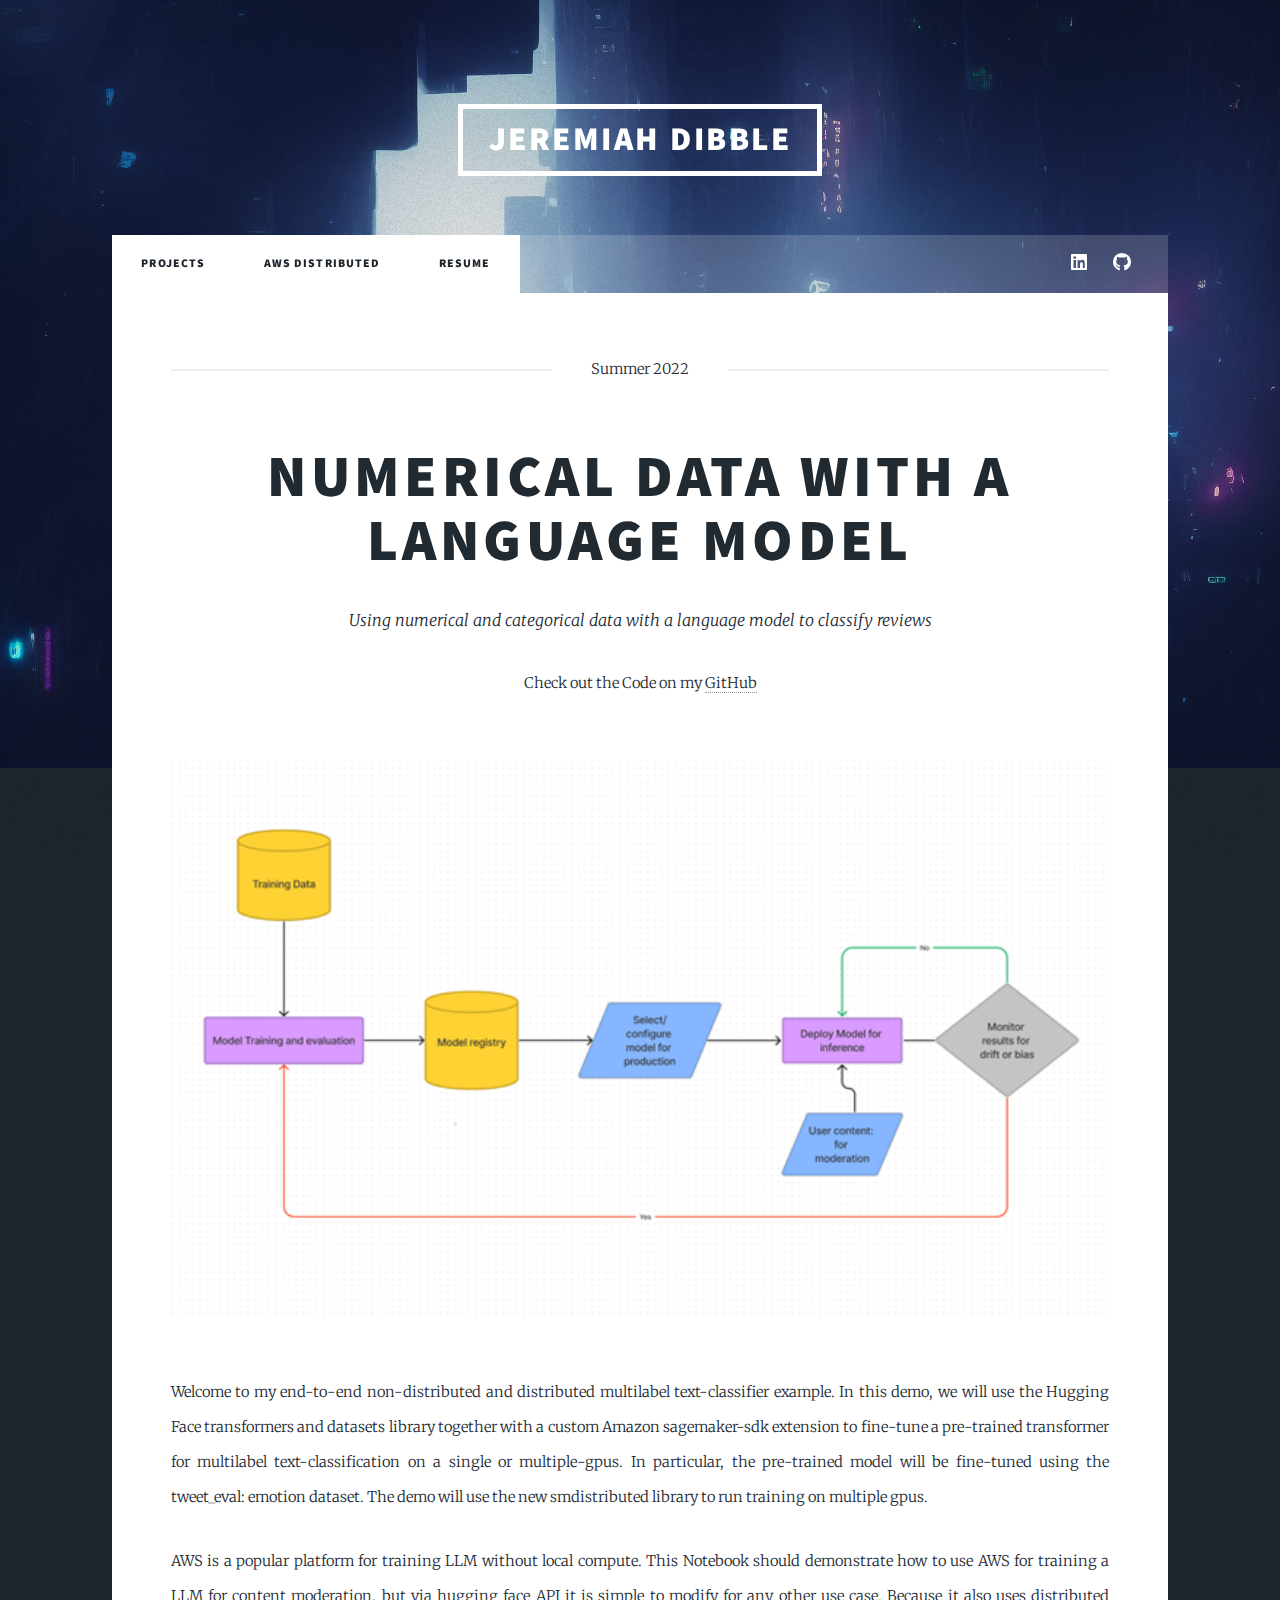
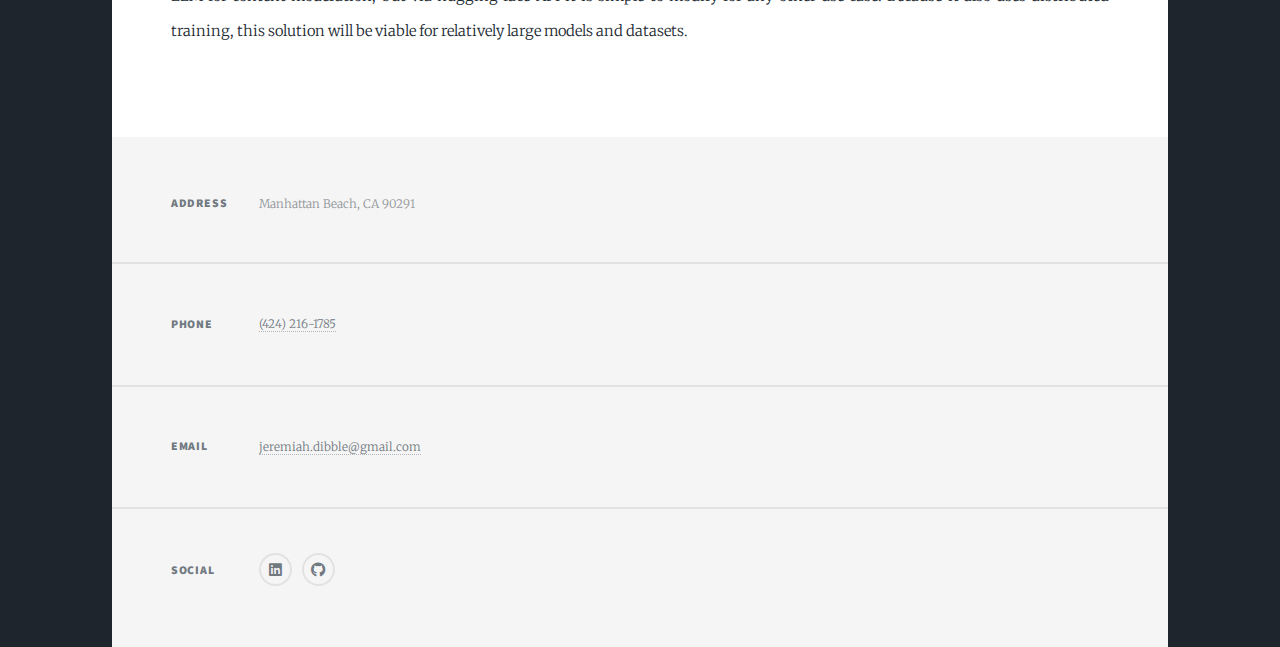
==== commit af6e35a0: "Added Fires" ====
--- a/AWS.html
+++ b/AWS.html
@@ -69,31 +69,30 @@
  
 
 				<!-- Footer -->
-				<footer id="footer">
+					<footer id="footer">
 
-					<section class="split contact">
-						<section class="alt">
-							<h3>Address</h3>
-							<p>1401 Manhattan Beach Blvd.<br />
-							Manhattan Beach, CA 90291</p>
+						<section class="split contact">
+							<section class="alt">
+								<h3>Address</h3>
+								<p>Manhattan Beach, CA 90291</p>
+							</section>
+							<section>
+								<h3>Phone</h3>
+								<p><a href="#">(424) 216-1785</a></p>
+							</section>
+							<section>
+								<h3>Email</h3>
+								<p><a href="#">jeremiah.dibble@gmail.com</a></p>
+							</section>
+							<section>
+								<h3>Social</h3>
+								<ul class="icons alt">
+									<li><a href="https://www.linkedin.com/in/jeremiah-dibble/" class="icon brands fa-linkedin"><span class="label">LinkedIn</span></a></li>
+									<li><a href="https://github.com/jeremiah-dibble" class="icon brands fa-github"><span class="label">GitHub</span></a></li>
+								</ul>
+							</section>
 						</section>
-						<section>
-							<h3>Phone</h3>
-							<p><a href="#">(424) 216-1785</a></p>
-						</section>
-						<section>
-							<h3>Email</h3>
-							<p><a href="#">jeremiah.dibble@gmail.com</a></p>
-						</section>
-						<section>
-							<h3>Social</h3>
-							<ul class="icons alt">
-								<li><a href="https://www.linkedin.com/in/jeremiah-dibble/" class="icon brands fa-linkedin"><span class="label">LinkedIn</span></a></li>
-								<li><a href="https://github.com/jeremiah-dibble" class="icon brands fa-github"><span class="label">GitHub</span></a></li>
-							</ul>
-						</section>
-					</section>
-				</footer>
+					</footer>
 
 			</div>
 
